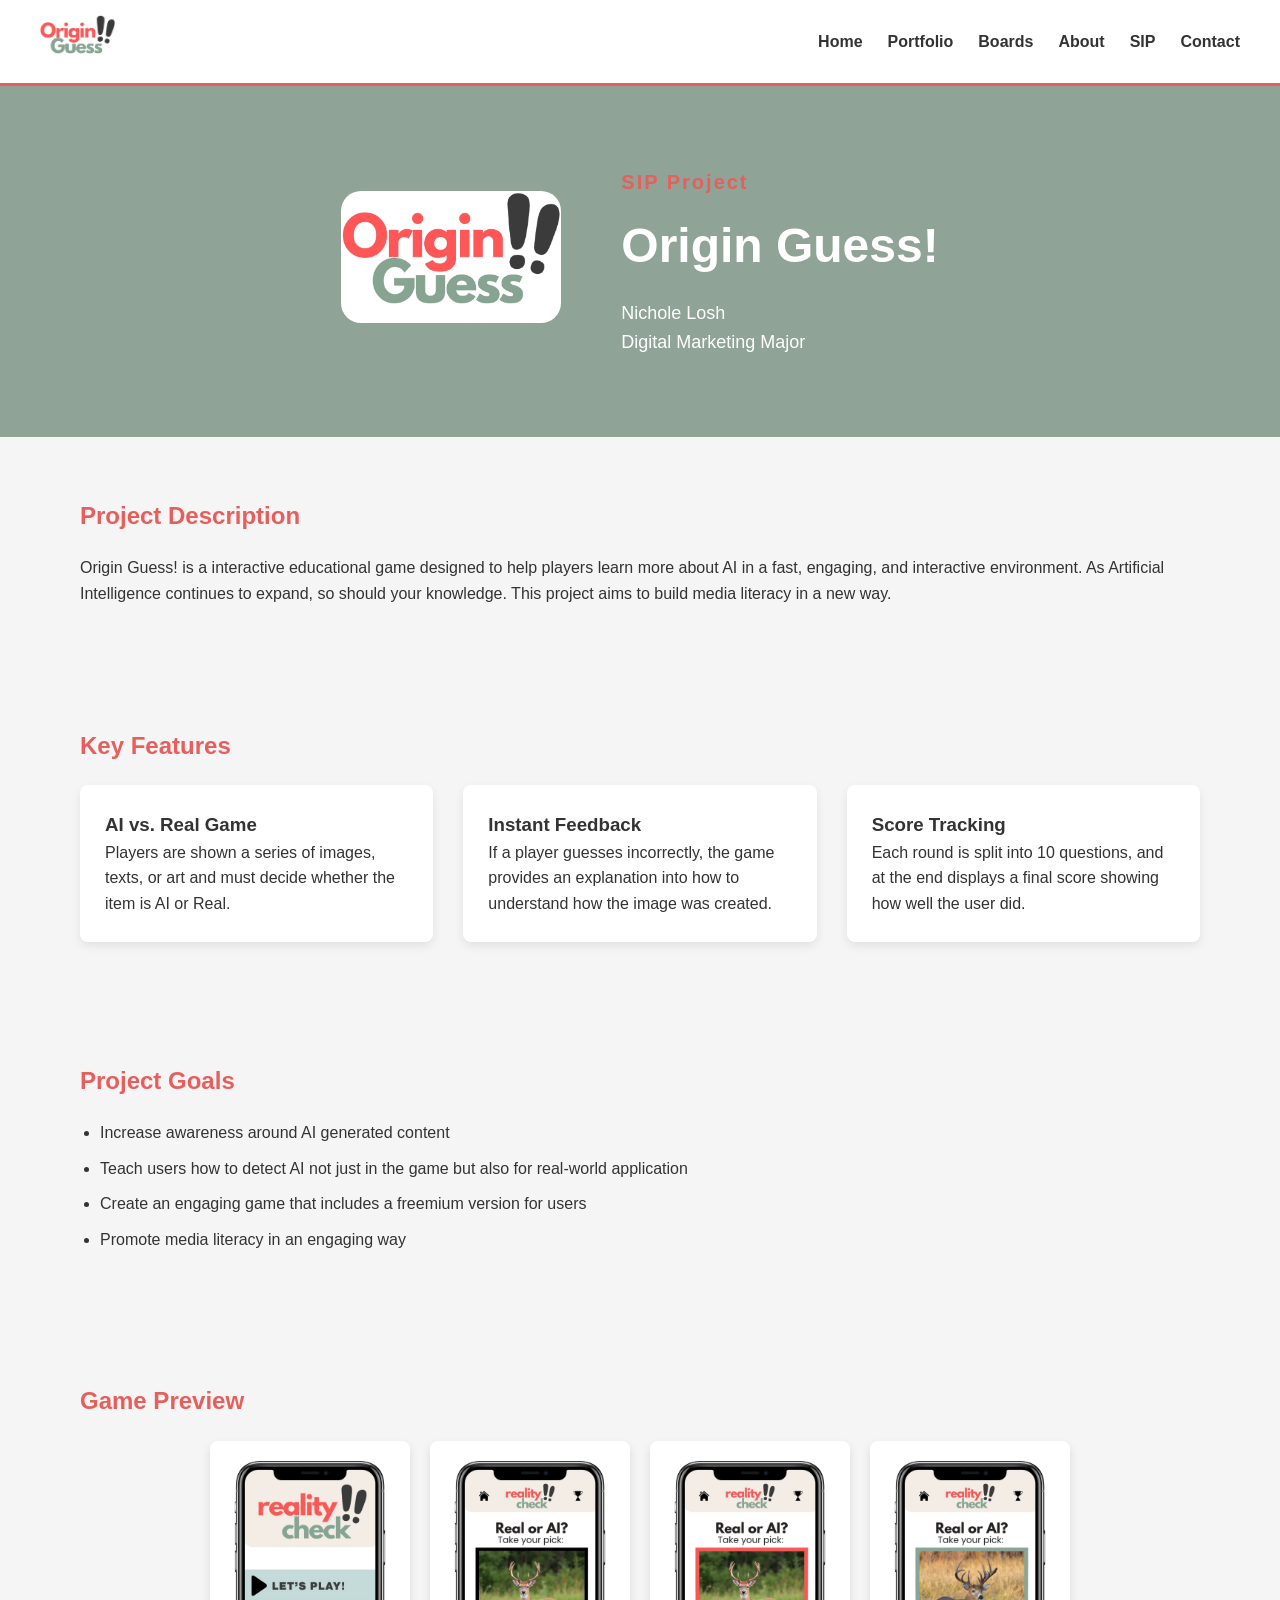
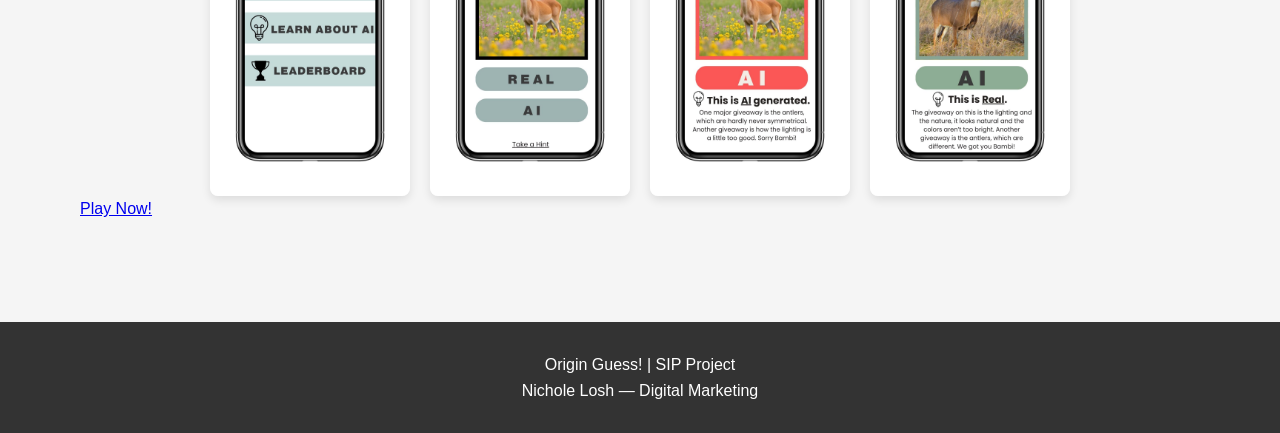
==== index.html @ a90bee13 "Update index.html" ====
<!DOCTYPE html>
<html lang="en">
<head>
<meta charset="UTF-8">
<meta name="viewport" content="width=device-width, initial-scale=1.0">
<title>Origin Guess! | SIP Project</title>
<link rel="stylesheet" href="styles.css">
</head>

<body>

<header>
<nav class="navbar">

<div class="logo-small">
<img src="LOGO.jpg" alt="Origin Guess! Logo">
</div>

<ul class="nav-links">
<li><a href="index.html"class="active">Home</a></li>
<li><a href="portfolio.html">Portfolio</a></li>
<li><a href="boards.html">Boards</a></li>
<li><a href="about.html">About</a></li>
<li><a href="sip.html">SIP</a></li>
<li><a href="contact.html">Contact</a></li>
</ul>

</nav>
</header>
<section class="hero">

<div class="hero-container">

<div class="hero-logo">
<img src="LOGO.jpg" alt="Origin Guess! Logo">
</div>

<div class="hero-text">

<h2>SIP Project</h2>
<h1>Origin Guess!</h1>

<p class="student">
Nichole Losh<br>
Digital Marketing Major
</p>

</div>

</div>

</section>

<section class="overview">

<h2>Project Description</h2>

<p>
Origin Guess! is a interactive educational game designed to help players learn more about AI in a fast, engaging, and interactive environment. As Artificial Intelligence continues to expand, so should your knowledge. This project aims to build media literacy in a new way.
</p>

</section>

<section class="features">

<h2>Key Features</h2>

<div class="feature-grid">

<div class="feature-card">
<h3>AI vs. Real Game</h3>
<p>
Players are shown a series of images, texts, or art and must decide whether the item is AI or Real.
</p>
</div>

<div class="feature-card">
<h3>Instant Feedback</h3>
<p>
If a player guesses incorrectly, the game provides an explanation into how to understand how the image was created.
</p>
</div>

<div class="feature-card">
<h3>Score Tracking</h3>
<p>
Each round is split into 10 questions, and at the end displays a final score showing how well the user did.
</p>
</div>

</div>

</section>


<section class="goals">

<h2>Project Goals</h2>

<ul>

<li>Increase awareness around AI generated content</li>

<li>Teach users how to detect AI not just in the game but also for real-world application</li>

<li>Create an engaging game that includes a freemium version for users</li>

<li>Promote media literacy in an engaging way</li>

</ul>

</section>

<section class="preview">

<h2>Game Preview</h2>

<div class="preview-grid">

<img src="Screenshot1.JPG" alt="Game Screenshot">
<img src="Screenshot2.JPG" alt="Game Screenshot">
<img src="Screenshot3.JPG" alt="Game Screenshot">
<img src="Screenshot4.JPG" alt="Game Screenshot">
</div>

<div class="play-button">
<a href="https://cosmicbrownie1947.github.io/Origin-Guess/" target="_blank" class="play-now">
Play Now!
</a>
</div>


</section>

<footer>

<p>
Origin Guess! | SIP Project<br>
Nichole Losh — Digital Marketing
</p>

</footer>


</body>
</html>
---- styles.css ----
*{
margin:0;
padding:0;
box-sizing:border-box;
font-family: Arial, Helvetica, sans-serif;
}

body{
background:#F5F5F5;
color:#333;
line-height:1.6;
}



/* NAVBAR */

.navbar{
display:flex;
justify-content:space-between;
align-items:center;
padding:15px 40px;
background:white;
border-bottom:3px solid #E65F5C;
}

.logo-small img{
height:45px;
}

.nav-links{
list-style:none;
display:flex;
gap:25px;
}

.nav-links a{
text-decoration:none;
color:#333;
font-weight:600;
transition:0.3s;
}

.nav-links a:hover{
color:#E65F5C;
}



/* HERO */

.hero{
background:#8FA396;
padding:80px 20px;
color:white;
}

.hero-container{
display:flex;
align-items:center;
justify-content:center;
gap:60px;
max-width:1000px;
margin:auto;
}

.hero-logo img{
width:220px;
border-radius:20px;
}

.hero-text{
text-align:left;
}

.hero-text h2{
font-size:20px;
letter-spacing:2px;
margin-bottom:10px;
}

.hero-text h1{
font-size:48px;
margin-bottom:15px;
}

.student{
font-size:18px;
}



/* SECTIONS */

section{
padding:60px 80px;
}

section h2{
margin-bottom:20px;
color:#E65F5C;
}



/* FEATURES */

.feature-grid{
display:flex;
gap:30px;
flex-wrap:wrap;
}

.feature-card{
background:white;
padding:25px;
border-radius:8px;
box-shadow:0px 4px 10px rgba(0,0,0,0.08);
flex:1;
min-width:250px;
}



/* GOALS */

.goals ul{
padding-left:20px;
}

.goals li{
margin-bottom:10px;
}



/* GAME PREVIEW */

.preview-grid{
display:flex;
gap:20px;
justify-content:center;
flex-wrap:wrap;
align-items:center;
}

.preview-grid img{
width:100%;
max-width:200px;
height:auto;
border-radius:8px;
box-shadow:0px 4px 10px rgba(0,0,0,0.1);
}



/* FOOTER */

footer{
text-align:center;
padding:30px;
background:#333;
color:white;
margin-top:40px;
}



/* MOBILE RESPONSIVE */

@media (max-width: 768px){

.hero-container{
flex-direction:column;
text-align:center;
}

.hero-text{
text-align:center;
}

.preview-grid img{
width:45%;
}

}
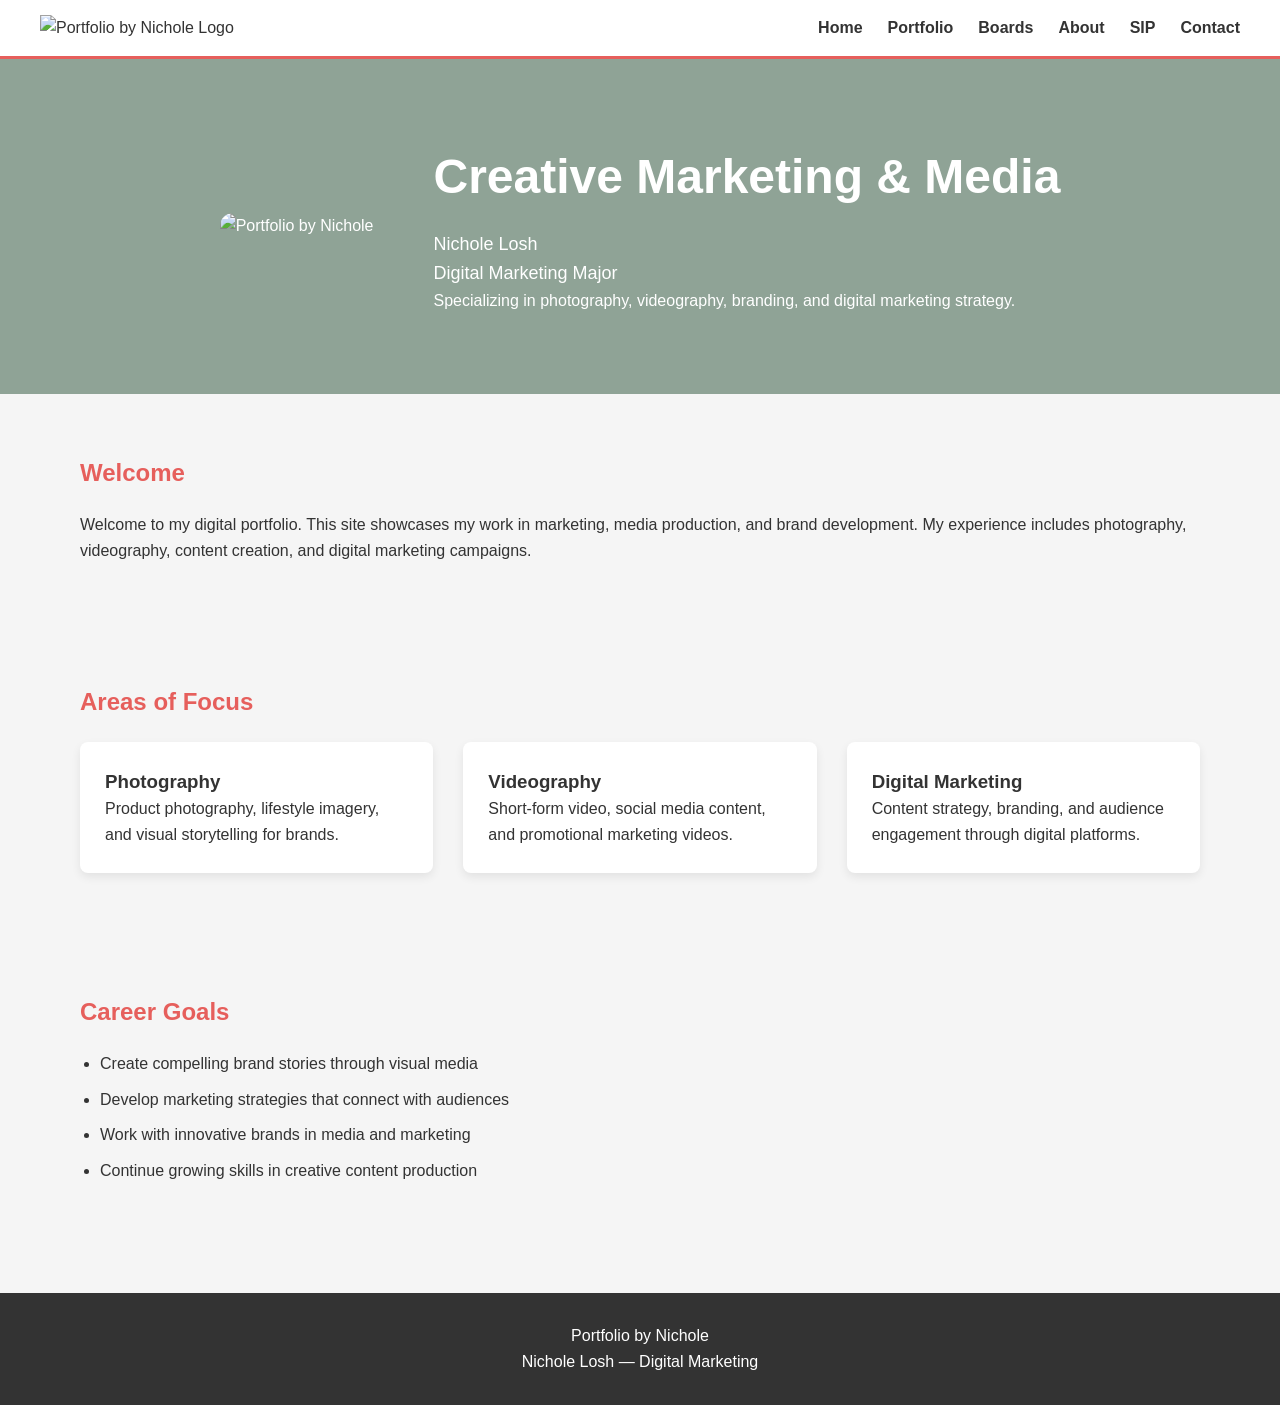
==== commit aec867ac: "Update index.html" ====
--- a/index.html
+++ b/index.html
@@ -3,7 +3,7 @@
 <head>
 <meta charset="UTF-8">
 <meta name="viewport" content="width=device-width, initial-scale=1.0">
-<title>Origin Guess! | SIP Project</title>
+<title>Nichole Losh | Portfolio</title>
 <link rel="stylesheet" href="styles.css">
 </head>
 
@@ -13,11 +13,11 @@
 <nav class="navbar">
 
 <div class="logo-small">
-<img src="LOGO.jpg" alt="Origin Guess! Logo">
+<img src="LOGO1.png" alt="Portfolio by Nichole Logo">
 </div>
 
 <ul class="nav-links">
-<li><a href="index.html"class="active">Home</a></li>
+<li><a href="index.html" class="active">Home</a></li>
 <li><a href="portfolio.html">Portfolio</a></li>
 <li><a href="boards.html">Boards</a></li>
 <li><a href="about.html">About</a></li>
@@ -27,22 +27,26 @@
 
 </nav>
 </header>
+
 <section class="hero">
 
 <div class="hero-container">
 
 <div class="hero-logo">
-<img src="LOGO.jpg" alt="Origin Guess! Logo">
+<img src="LOGO1.png" alt="Portfolio by Nichole">
 </div>
 
 <div class="hero-text">
 
-<h2>SIP Project</h2>
-<h1>Origin Guess!</h1>
+<h1>Creative Marketing & Media</h1>
 
 <p class="student">
 Nichole Losh<br>
 Digital Marketing Major
+</p>
+
+<p>
+Specializing in photography, videography, branding, and digital marketing strategy.
 </p>
 
 </div>
@@ -53,38 +57,40 @@
 
 <section class="overview">
 
-<h2>Project Description</h2>
+<h2>Welcome</h2>
 
 <p>
-Origin Guess! is a interactive educational game designed to help players learn more about AI in a fast, engaging, and interactive environment. As Artificial Intelligence continues to expand, so should your knowledge. This project aims to build media literacy in a new way.
+Welcome to my digital portfolio. This site showcases my work in marketing, media production,
+and brand development. My experience includes photography, videography, content creation,
+and digital marketing campaigns.
 </p>
 
 </section>
 
 <section class="features">
 
-<h2>Key Features</h2>
+<h2>Areas of Focus</h2>
 
 <div class="feature-grid">
 
 <div class="feature-card">
-<h3>AI vs. Real Game</h3>
+<h3>Photography</h3>
 <p>
-Players are shown a series of images, texts, or art and must decide whether the item is AI or Real.
+Product photography, lifestyle imagery, and visual storytelling for brands.
 </p>
 </div>
 
 <div class="feature-card">
-<h3>Instant Feedback</h3>
+<h3>Videography</h3>
 <p>
-If a player guesses incorrectly, the game provides an explanation into how to understand how the image was created.
+Short-form video, social media content, and promotional marketing videos.
 </p>
 </div>
 
 <div class="feature-card">
-<h3>Score Tracking</h3>
+<h3>Digital Marketing</h3>
 <p>
-Each round is split into 10 questions, and at the end displays a final score showing how well the user did.
+Content strategy, branding, and audience engagement through digital platforms.
 </p>
 </div>
 
@@ -92,55 +98,29 @@
 
 </section>
 
-
 <section class="goals">
 
-<h2>Project Goals</h2>
+<h2>Career Goals</h2>
 
 <ul>
 
-<li>Increase awareness around AI generated content</li>
-
-<li>Teach users how to detect AI not just in the game but also for real-world application</li>
-
-<li>Create an engaging game that includes a freemium version for users</li>
-
-<li>Promote media literacy in an engaging way</li>
+<li>Create compelling brand stories through visual media</li>
+<li>Develop marketing strategies that connect with audiences</li>
+<li>Work with innovative brands in media and marketing</li>
+<li>Continue growing skills in creative content production</li>
 
 </ul>
-
-</section>
-
-<section class="preview">
-
-<h2>Game Preview</h2>
-
-<div class="preview-grid">
-
-<img src="Screenshot1.JPG" alt="Game Screenshot">
-<img src="Screenshot2.JPG" alt="Game Screenshot">
-<img src="Screenshot3.JPG" alt="Game Screenshot">
-<img src="Screenshot4.JPG" alt="Game Screenshot">
-</div>
-
-<div class="play-button">
-<a href="https://cosmicbrownie1947.github.io/Origin-Guess/" target="_blank" class="play-now">
-Play Now!
-</a>
-</div>
-
 
 </section>
 
 <footer>
 
 <p>
-Origin Guess! | SIP Project<br>
+Portfolio by Nichole<br>
 Nichole Losh — Digital Marketing
 </p>
 
 </footer>
 
-
 </body>
 </html>
--- a/styles.css
+++ b/styles.css
@@ -120,6 +120,25 @@
 min-width:250px;
 }
 
+.play-button{
+text-align:center;
+margin-top:30px;
+}
+
+.play-now{
+display:inline-block;
+padding:14px 32px;
+background:#000;
+color:white;
+text-decoration:none;
+font-weight:bold;
+border-radius:8px;
+transition:0.3s;
+}
+
+.play-now:hover{
+background:#444;
+}
 
 
 /* GOALS */
@@ -132,7 +151,19 @@
 margin-bottom:10px;
 }
 
-
+.contact{
+display:flex;
+align-items:center;
+gap:40px;
+margin-top:40px;
+}
+
+.contact-photo{
+width:150px;
+height:150px;
+border-radius:50%;
+object-fit:cover;
+}
 
 /* GAME PREVIEW */
 
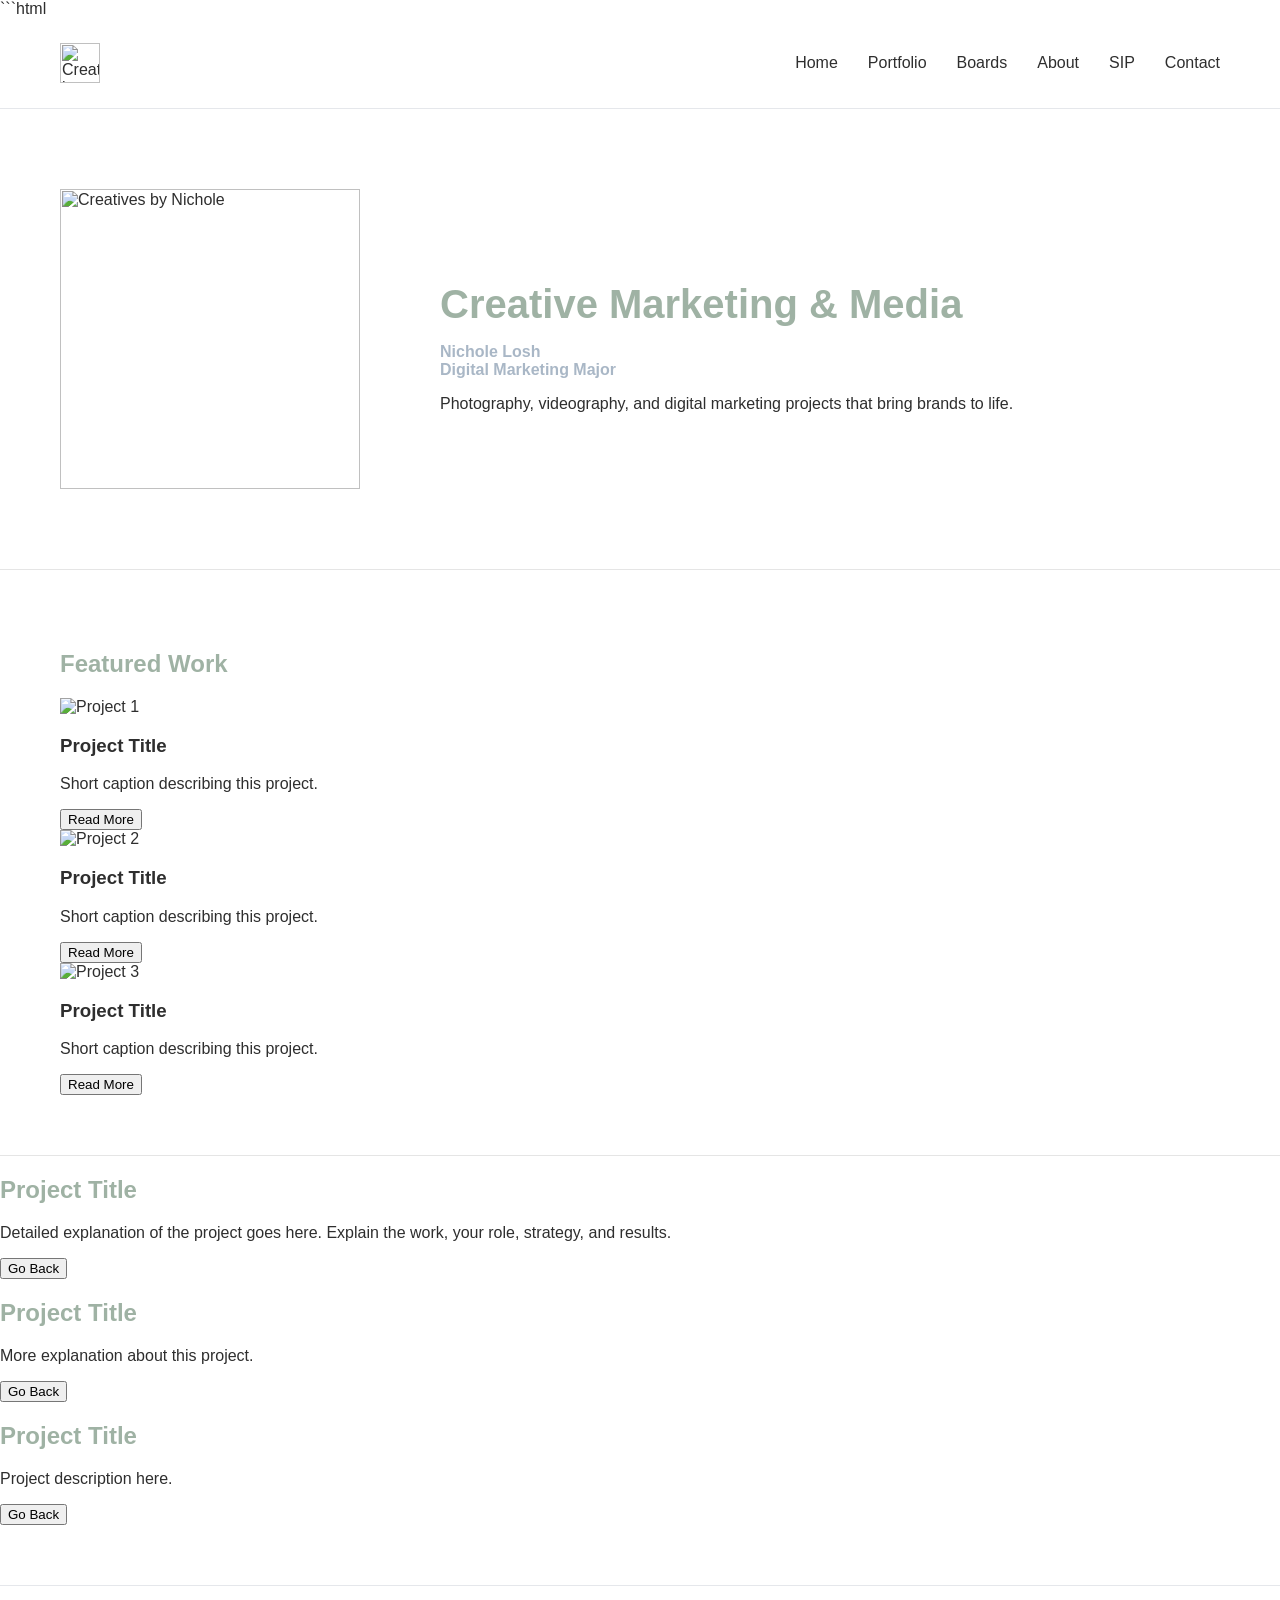
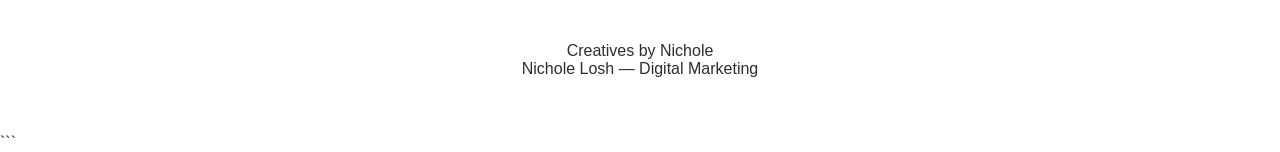
==== commit 7a0afff6: "Update index.html" ====
--- a/index.html
+++ b/index.html
@@ -1,19 +1,22 @@
+```html
 <!DOCTYPE html>
 <html lang="en">
 <head>
 <meta charset="UTF-8">
 <meta name="viewport" content="width=device-width, initial-scale=1.0">
-<title>Nichole Losh | Portfolio</title>
+<title>Creatives by Nichole | Portfolio</title>
 <link rel="stylesheet" href="styles.css">
 </head>
 
 <body>
 
+<!-- HEADER -->
+
 <header>
 <nav class="navbar">
 
 <div class="logo-small">
-<img src="LOGO1.png" alt="Portfolio by Nichole Logo">
+<img src="LOGO1.png" alt="Creatives by Nichole Logo">
 </div>
 
 <ul class="nav-links">
@@ -28,12 +31,15 @@
 </nav>
 </header>
 
+
+<!-- HERO -->
+
 <section class="hero">
 
 <div class="hero-container">
 
 <div class="hero-logo">
-<img src="LOGO1.png" alt="Portfolio by Nichole">
+<img src="LOGO1.png" alt="Creatives by Nichole">
 </div>
 
 <div class="hero-text">
@@ -46,7 +52,7 @@
 </p>
 
 <p>
-Specializing in photography, videography, branding, and digital marketing strategy.
+Photography, videography, and digital marketing projects that bring brands to life.
 </p>
 
 </div>
@@ -55,72 +61,150 @@
 
 </section>
 
-<section class="overview">
-
-<h2>Welcome</h2>
-
-<p>
-Welcome to my digital portfolio. This site showcases my work in marketing, media production,
-and brand development. My experience includes photography, videography, content creation,
-and digital marketing campaigns.
-</p>
+
+<!-- FEATURED PROJECTS -->
+
+<section class="projects-preview">
+
+<h2>Featured Work</h2>
+
+<div class="project-grid">
+
+<div class="project-card">
+
+<img src="project1.jpg" alt="Project 1">
+
+<h3>Project Title</h3>
+
+<p>Short caption describing this project.</p>
+
+<button onclick="openModal('modal1')" class="read-btn">
+Read More
+</button>
+
+</div>
+
+
+<div class="project-card">
+
+<img src="project2.jpg" alt="Project 2">
+
+<h3>Project Title</h3>
+
+<p>Short caption describing this project.</p>
+
+<button onclick="openModal('modal2')" class="read-btn">
+Read More
+</button>
+
+</div>
+
+
+<div class="project-card">
+
+<img src="project3.jpg" alt="Project 3">
+
+<h3>Project Title</h3>
+
+<p>Short caption describing this project.</p>
+
+<button onclick="openModal('modal3')" class="read-btn">
+Read More
+</button>
+
+</div>
+
+</div>
 
 </section>
 
-<section class="features">
-
-<h2>Areas of Focus</h2>
-
-<div class="feature-grid">
-
-<div class="feature-card">
-<h3>Photography</h3>
-<p>
-Product photography, lifestyle imagery, and visual storytelling for brands.
-</p>
-</div>
-
-<div class="feature-card">
-<h3>Videography</h3>
-<p>
-Short-form video, social media content, and promotional marketing videos.
-</p>
-</div>
-
-<div class="feature-card">
-<h3>Digital Marketing</h3>
-<p>
-Content strategy, branding, and audience engagement through digital platforms.
-</p>
-</div>
-
-</div>
-
-</section>
-
-<section class="goals">
-
-<h2>Career Goals</h2>
-
-<ul>
-
-<li>Create compelling brand stories through visual media</li>
-<li>Develop marketing strategies that connect with audiences</li>
-<li>Work with innovative brands in media and marketing</li>
-<li>Continue growing skills in creative content production</li>
-
-</ul>
-
-</section>
+
+<!-- POPUP MODALS -->
+
+<div id="modal1" class="modal">
+
+<div class="modal-box">
+
+<h2>Project Title</h2>
+
+<p>
+Detailed explanation of the project goes here.
+Explain the work, your role, strategy, and results.
+</p>
+
+<button onclick="closeModal('modal1')" class="close-btn">
+Go Back
+</button>
+
+</div>
+
+</div>
+
+
+<div id="modal2" class="modal">
+
+<div class="modal-box">
+
+<h2>Project Title</h2>
+
+<p>
+More explanation about this project.
+</p>
+
+<button onclick="closeModal('modal2')" class="close-btn">
+Go Back
+</button>
+
+</div>
+
+</div>
+
+
+<div id="modal3" class="modal">
+
+<div class="modal-box">
+
+<h2>Project Title</h2>
+
+<p>
+Project description here.
+</p>
+
+<button onclick="closeModal('modal3')" class="close-btn">
+Go Back
+</button>
+
+</div>
+
+</div>
+
+
+<!-- FOOTER -->
 
 <footer>
 
 <p>
-Portfolio by Nichole<br>
+Creatives by Nichole<br>
 Nichole Losh — Digital Marketing
 </p>
 
 </footer>
+
+
+<!-- MODAL SCRIPT -->
+
+<script>
+
+function openModal(id){
+document.getElementById(id).style.display = "flex";
+}
+
+function closeModal(id){
+document.getElementById(id).style.display = "none";
+}
+
+</script>
 
 </body>
 </html>
+```
--- a/styles.css
+++ b/styles.css
@@ -1,17 +1,17 @@
-*{
+body{
+font-family: Arial, Helvetica, sans-serif;
 margin:0;
-padding:0;
-box-sizing:border-box;
-font-family: Arial, Helvetica, sans-serif;
-}
-
-body{
-background:#F5F5F5;
-color:#333;
-line-height:1.6;
-}
-
-
+background:white;
+color:#2E2E2E;
+}
+
+section{
+border-bottom:1px solid #e5e5e5;
+}
+
+.logo-small img{
+height:45px;
+}
 
 /* NAVBAR */
 
@@ -19,199 +19,196 @@
 display:flex;
 justify-content:space-between;
 align-items:center;
-padding:15px 40px;
-background:white;
-border-bottom:3px solid #E65F5C;
+padding:20px 60px;
+border-bottom:1px solid #E5E7EB;
 }
 
 .logo-small img{
-height:45px;
+height:40px;
 }
 
 .nav-links{
 list-style:none;
 display:flex;
-gap:25px;
+gap:30px;
 }
 
 .nav-links a{
 text-decoration:none;
-color:#333;
-font-weight:600;
-transition:0.3s;
+color:#2E2E2E;
+font-weight:500;
 }
 
 .nav-links a:hover{
-color:#E65F5C;
-}
-
-
+color:#9FB2A4;
+}
+
+.active{
+color:#9FB2A4;
+}
 
 /* HERO */
 
 .hero{
-background:#8FA396;
+padding:80px 60px;
+}
+
+.hero-container{
+display:flex;
+align-items:center;
+gap:80px;
+}
+
+.hero-logo img{
+width:300px;
+}
+
+.hero-text h1{
+font-size:40px;
+color:#9FB2A4;
+margin-bottom:10px;
+}
+
+.student{
+font-weight:bold;
+color:#A9B7C6;
+}
+
+/* SECTIONS */
+
+section{
+padding:60px;
+}
+
+h2{
+color:#9FB2A4;
+margin-bottom:20px;
+}
+
+/* SIP HERO */
+
+.sip-hero{
+background:#1a1a1a;
+padding:80px 0;
+text-align:center;
+}
+
+.sip-logo img{
+width:90%;
+max-width:900px;
+}
+
+
+/* DESCRIPTION */
+
+.sip-description{
+max-width:900px;
+margin:auto;
 padding:80px 20px;
+line-height:1.7;
+}
+
+.sip-description h2{
+text-align:center;
+margin-bottom:30px;
+color:#cc2b2b;
+}
+
+
+/* PROOF OF CONCEPT */
+
+.sip-proof{
+padding:80px 20px;
+background:#F9FAFB;
+text-align:center;
+}
+
+.proof-grid{
+display:flex;
+gap:30px;
+justify-content:center;
+max-width:1200px;
+margin:auto;
+margin-top:40px;
+}
+
+.proof-grid img{
+width:48%;
+border-radius:10px;
+box-shadow:0px 4px 12px rgba(0,0,0,0.15);
+}
+
+
+/* EXPERIENCE LINK */
+
+.sip-play{
+text-align:center;
+padding:80px 20px;
+}
+
+.experience-link{
+color:#cc2b2b;
+font-size:22px;
+font-weight:bold;
+text-decoration:none;
+}
+
+.experience-link:hover{
+text-decoration:underline;
+}
+
+.feature-grid{
+display:grid;
+grid-template-columns:repeat(auto-fit,minmax(250px,1fr));
+gap:30px;
+}
+
+.feature-card{
+border:1px solid #E5E7EB;
+padding:25px;
+border-radius:10px;
+background:#F9FAFB;
+}
+
+/* LIST */
+
+.goals ul{
+line-height:2;
+}
+
+.contact-form{
+max-width:500px;
+display:flex;
+flex-direction:column;
+gap:12px;
+}
+
+.contact-form input,
+.contact-form select,
+.contact-form textarea{
+padding:10px;
+border:1px solid #E5E7EB;
+border-radius:6px;
+}
+
+.submit-btn{
+background:#9FB2A4;
 color:white;
-}
-
-.hero-container{
-display:flex;
-align-items:center;
-justify-content:center;
-gap:60px;
-max-width:1000px;
-margin:auto;
-}
-
-.hero-logo img{
-width:220px;
-border-radius:20px;
-}
-
-.hero-text{
-text-align:left;
-}
-
-.hero-text h2{
-font-size:20px;
-letter-spacing:2px;
-margin-bottom:10px;
-}
-
-.hero-text h1{
-font-size:48px;
-margin-bottom:15px;
-}
-
-.student{
-font-size:18px;
-}
-
-
-
-/* SECTIONS */
-
-section{
-padding:60px 80px;
-}
-
-section h2{
-margin-bottom:20px;
-color:#E65F5C;
-}
-
-
-
-/* FEATURES */
-
-.feature-grid{
-display:flex;
-gap:30px;
-flex-wrap:wrap;
-}
-
-.feature-card{
-background:white;
-padding:25px;
-border-radius:8px;
-box-shadow:0px 4px 10px rgba(0,0,0,0.08);
-flex:1;
-min-width:250px;
-}
-
-.play-button{
-text-align:center;
-margin-top:30px;
-}
-
-.play-now{
-display:inline-block;
-padding:14px 32px;
-background:#000;
-color:white;
-text-decoration:none;
-font-weight:bold;
-border-radius:8px;
-transition:0.3s;
-}
-
-.play-now:hover{
-background:#444;
-}
-
-
-/* GOALS */
-
-.goals ul{
-padding-left:20px;
-}
-
-.goals li{
-margin-bottom:10px;
-}
-
-.contact{
-display:flex;
-align-items:center;
-gap:40px;
-margin-top:40px;
-}
-
-.contact-photo{
-width:150px;
-height:150px;
-border-radius:50%;
-object-fit:cover;
-}
-
-/* GAME PREVIEW */
-
-.preview-grid{
-display:flex;
-gap:20px;
-justify-content:center;
-flex-wrap:wrap;
-align-items:center;
-}
-
-.preview-grid img{
-width:100%;
-max-width:200px;
-height:auto;
-border-radius:8px;
-box-shadow:0px 4px 10px rgba(0,0,0,0.1);
-}
-
-
+border:none;
+padding:12px;
+border-radius:6px;
+cursor:pointer;
+}
+
+.submit-btn:hover{
+background:#8CA596;
+}
 
 /* FOOTER */
 
 footer{
 text-align:center;
-padding:30px;
-background:#333;
-color:white;
-margin-top:40px;
-}
-
-
-
-/* MOBILE RESPONSIVE */
-
-@media (max-width: 768px){
-
-.hero-container{
-flex-direction:column;
-text-align:center;
-}
-
-.hero-text{
-text-align:center;
-}
-
-.preview-grid img{
-width:45%;
-}
-
-}
+padding:40px;
+border-top:1px solid #E5E7EB;
+margin-top:60px;
+}
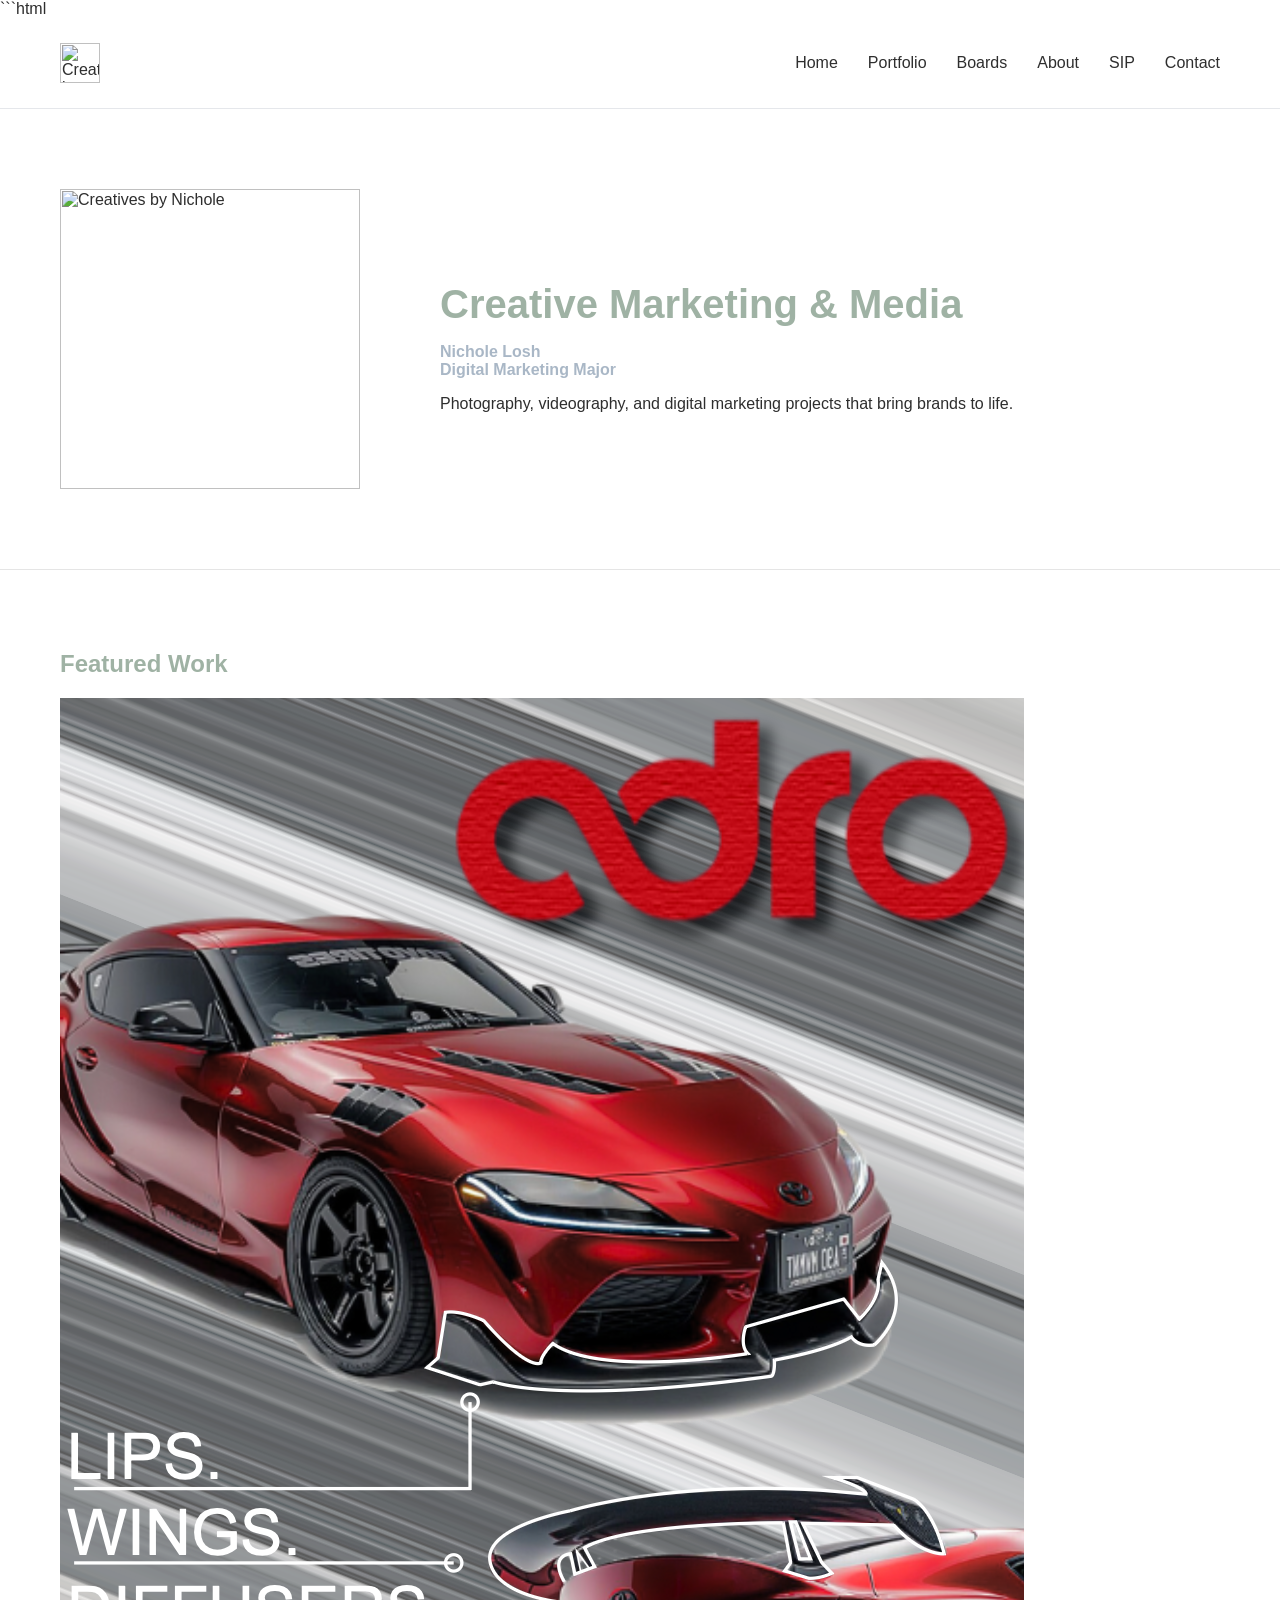
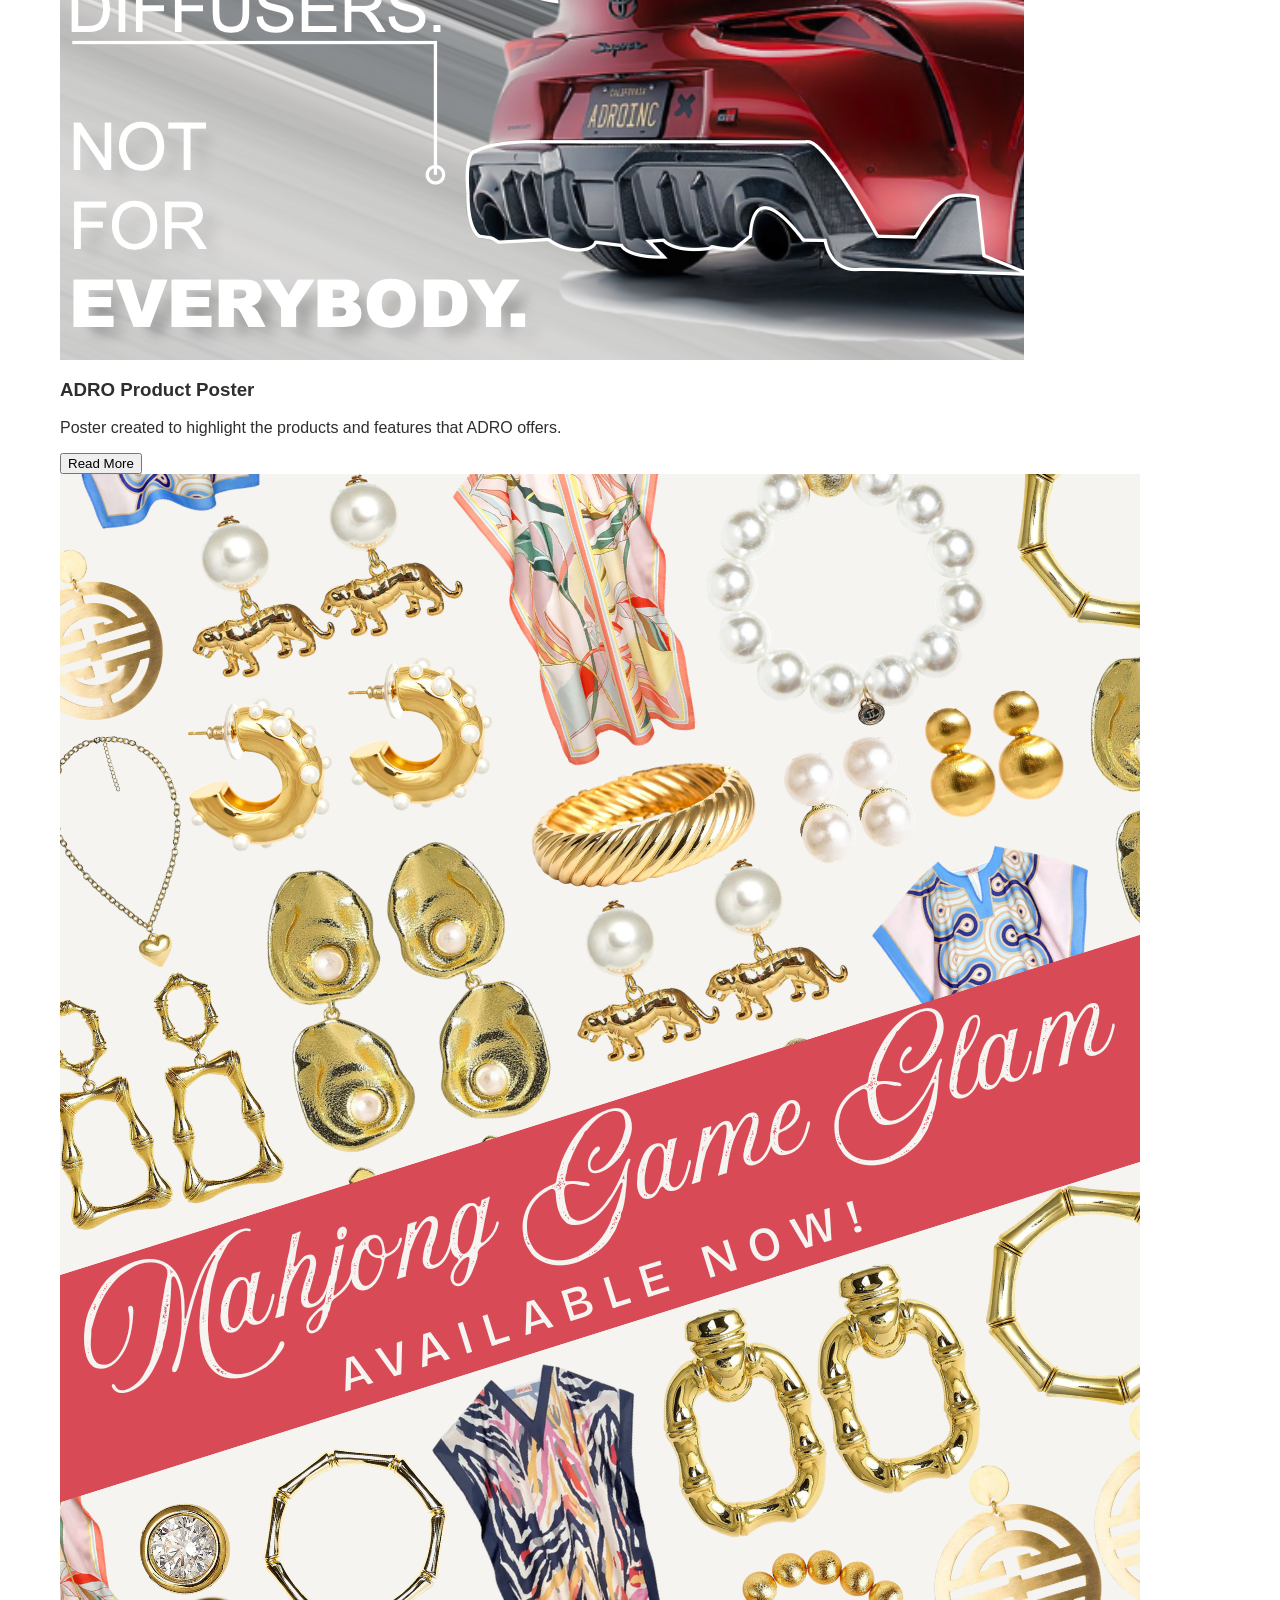
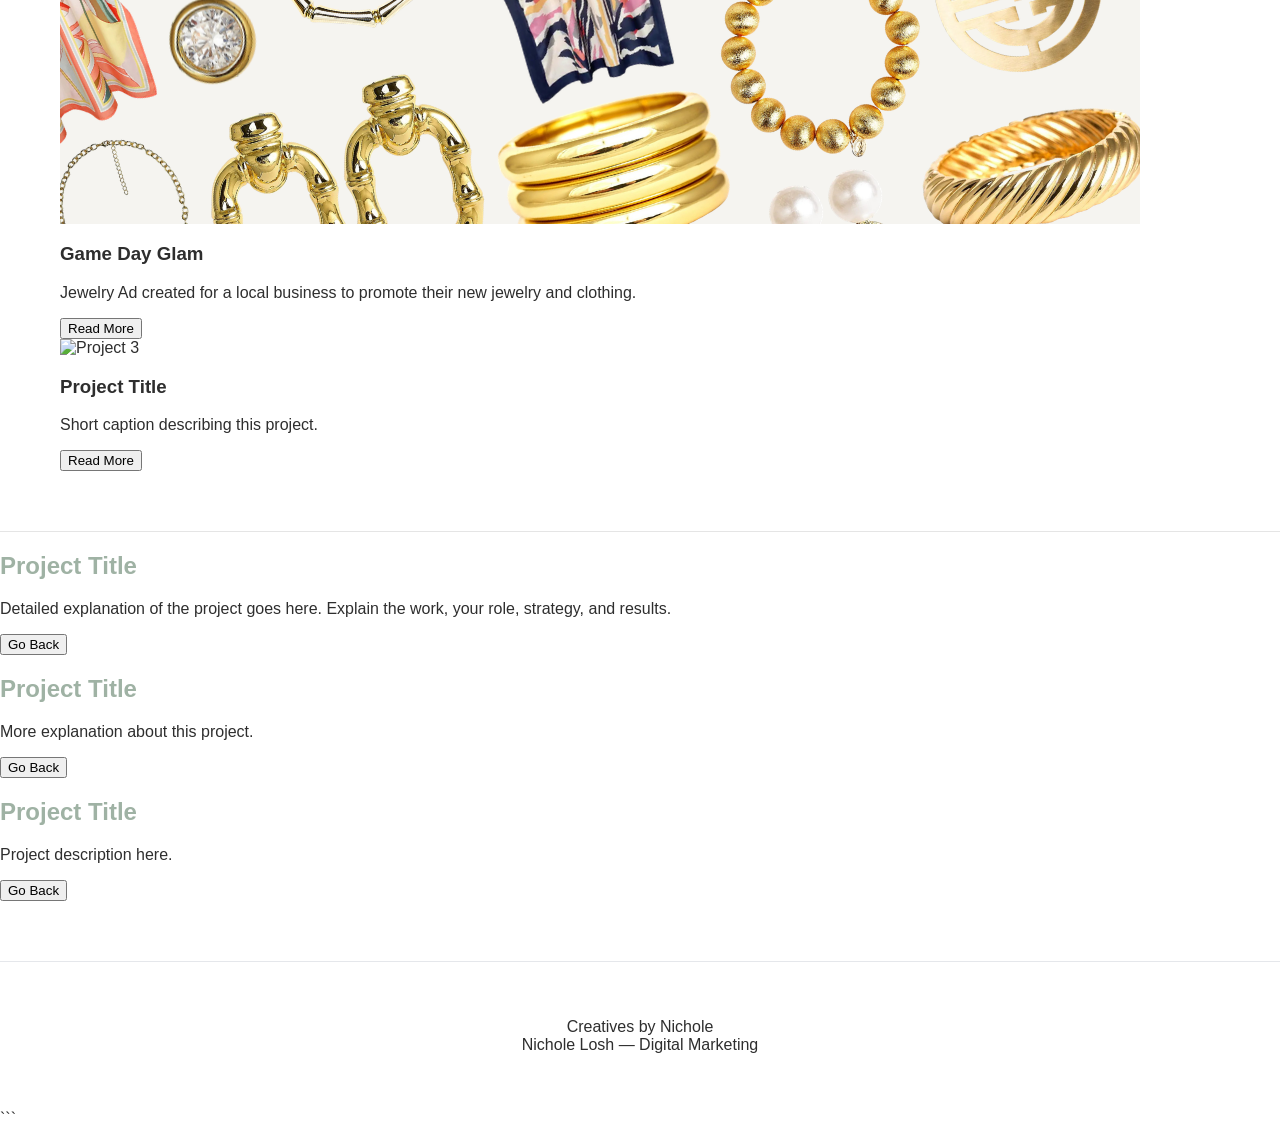
==== commit cf4e1d31: "Update index.html" ====
--- a/index.html
+++ b/index.html
@@ -72,11 +72,11 @@
 
 <div class="project-card">
 
-<img src="project1.jpg" alt="Project 1">
-
-<h3>Project Title</h3>
-
-<p>Short caption describing this project.</p>
+<img src="projects/ADRO Poster.png" alt="ADRO Poster">
+
+<h3>ADRO Product Poster</h3>
+
+<p>Poster created to highlight the products and features that ADRO offers.</p>
 
 <button onclick="openModal('modal1')" class="read-btn">
 Read More
@@ -87,11 +87,11 @@
 
 <div class="project-card">
 
-<img src="project2.jpg" alt="Project 2">
-
-<h3>Project Title</h3>
-
-<p>Short caption describing this project.</p>
+<img src="projects/Jewelry Ad.png" alt="Jewelry Ad">
+
+<h3>Game Day Glam</h3>
+
+<p>Jewelry Ad created for a local business to promote their new jewelry and clothing.</p>
 
 <button onclick="openModal('modal2')" class="read-btn">
 Read More
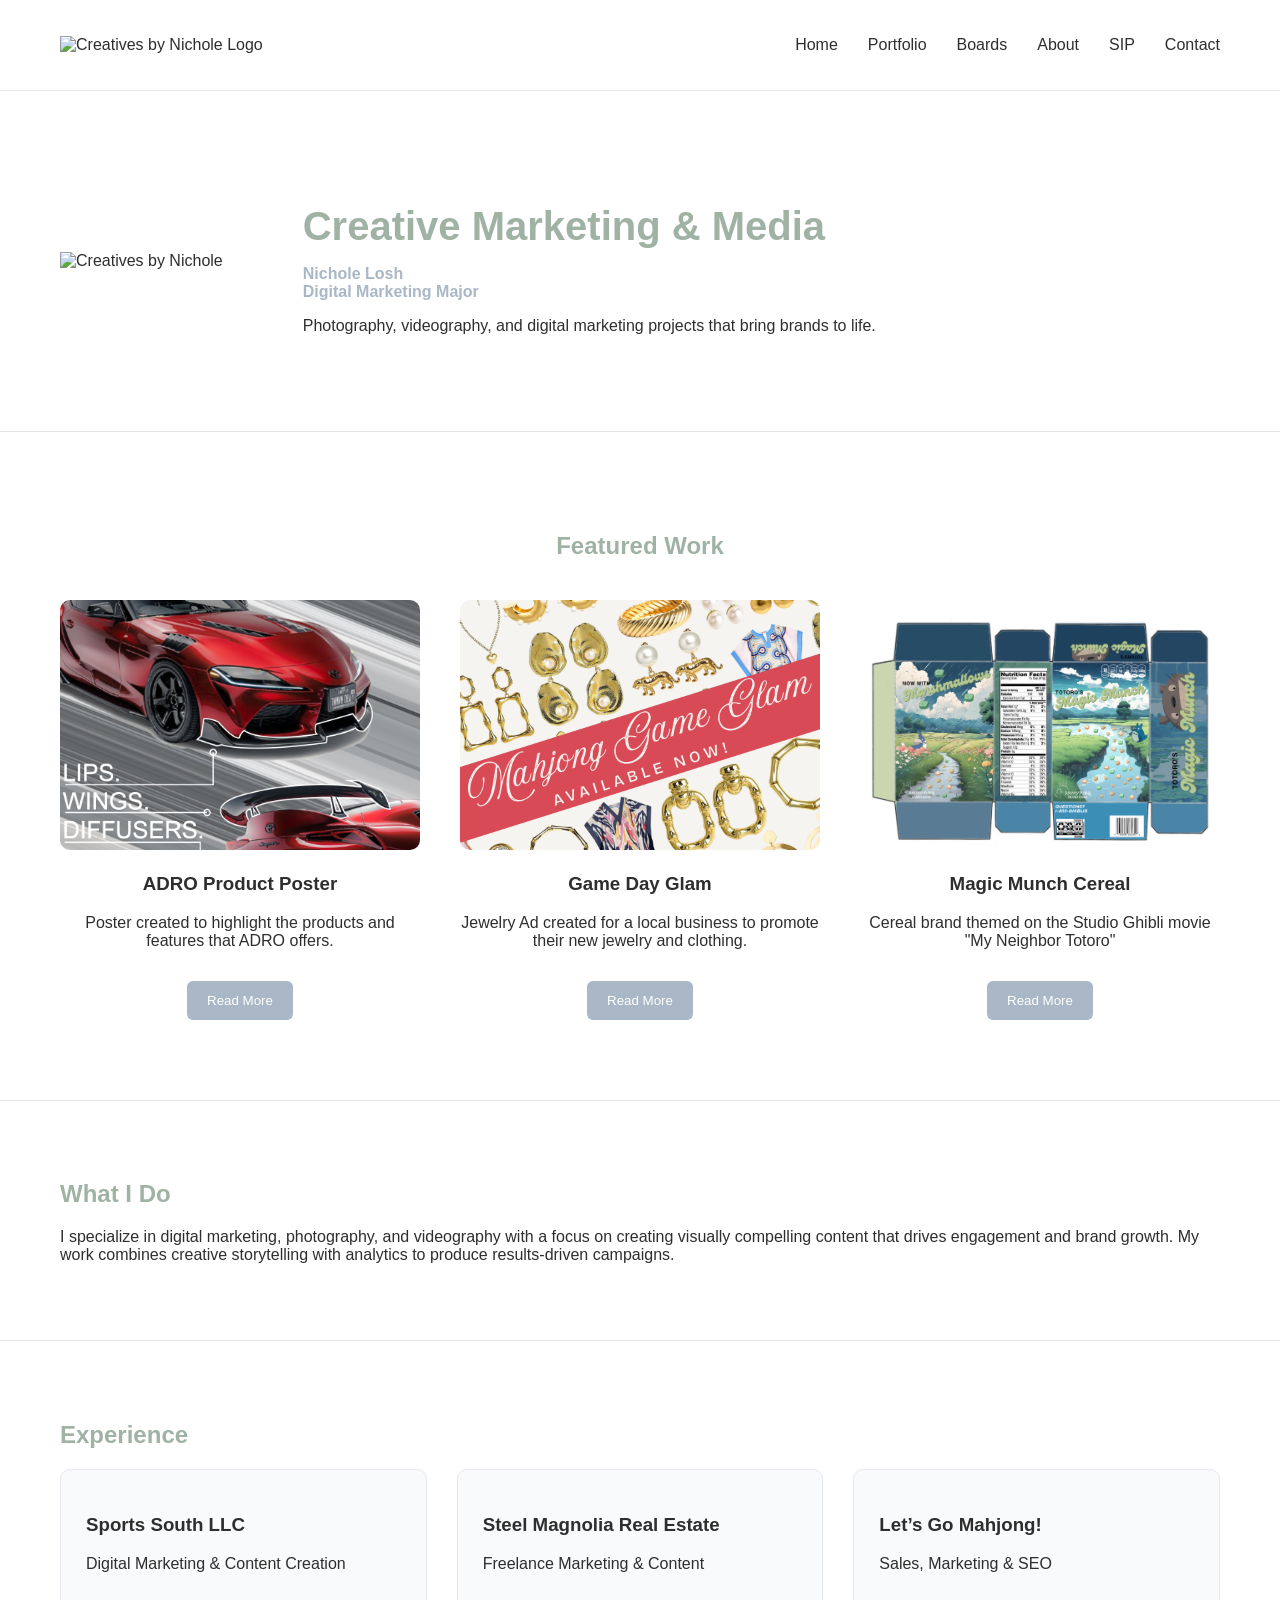
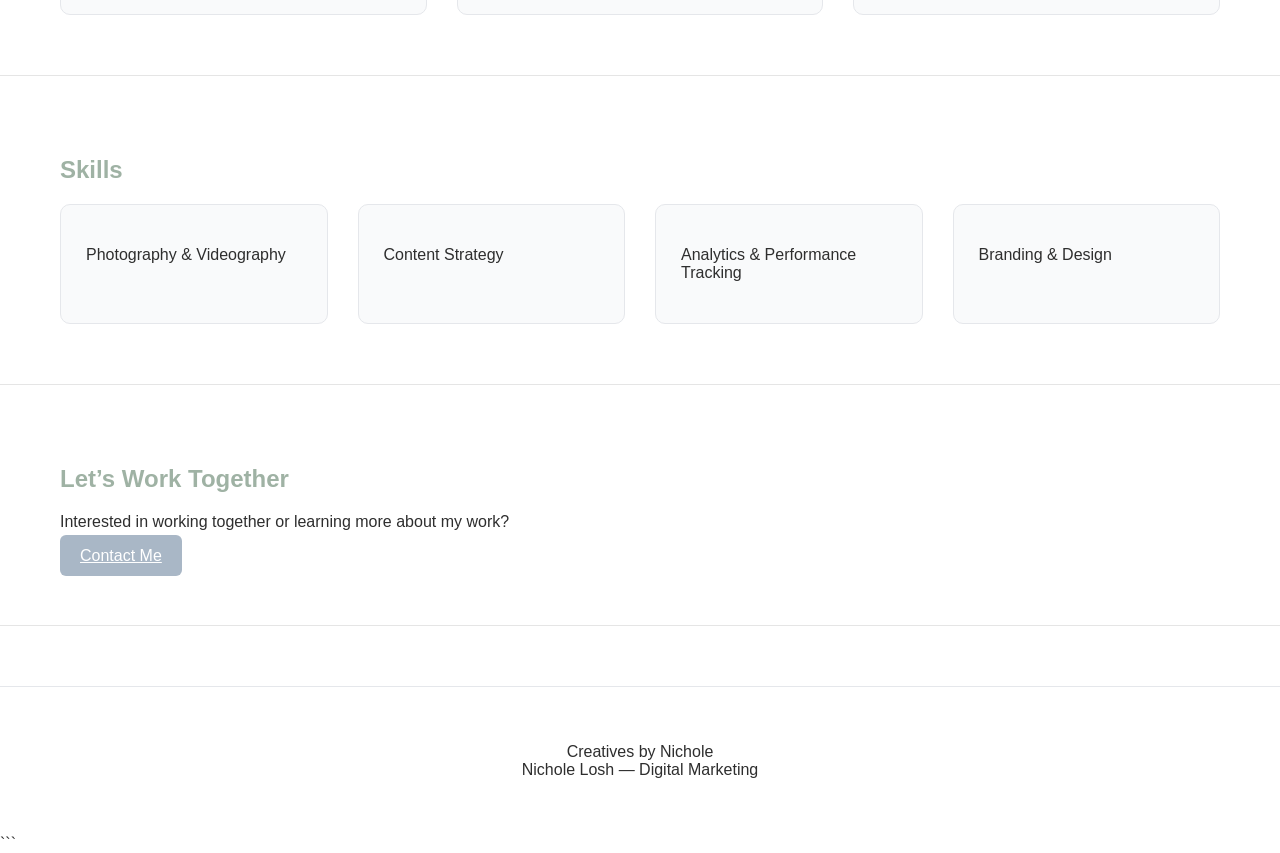
==== commit ce3826d4: "Update index.html" ====
--- a/index.html
+++ b/index.html
@@ -1,4 +1,3 @@
-```html
 <!DOCTYPE html>
 <html lang="en">
 <head>
@@ -102,11 +101,11 @@
 
 <div class="project-card">
 
-<img src="project3.jpg" alt="Project 3">
-
-<h3>Project Title</h3>
-
-<p>Short caption describing this project.</p>
+<img src="projects/Magic Munch.png" alt="Magic Munch">
+
+<h3>Magic Munch Cereal</h3>
+
+<p>Cereal brand themed on the Studio Ghibli movie "My Neighbor Totoro"</p>
 
 <button onclick="openModal('modal3')" class="read-btn">
 Read More
@@ -125,11 +124,18 @@
 
 <div class="modal-box">
 
-<h2>Project Title</h2>
-
-<p>
-Detailed explanation of the project goes here.
-Explain the work, your role, strategy, and results.
+<div class="modal-layout">
+
+<div class="modal-image">
+<img src="projects/ADRO Poster.png" alt="ADRO Poster">
+</div>
+
+<div class="modal-text">
+
+<h2>ADRO Product Poster</h2>
+
+<p>
+coming soon
 </p>
 
 <button onclick="closeModal('modal1')" class="close-btn">
@@ -137,46 +143,143 @@
 </button>
 
 </div>
-
-</div>
-
-
-<div id="modal2" class="modal">
+</div>
+</div>
+</div>
+
+
+<div id="modal1" class="modal">
 
 <div class="modal-box">
 
-<h2>Project Title</h2>
-
-<p>
-More explanation about this project.
-</p>
-
-<button onclick="closeModal('modal2')" class="close-btn">
+<div class="modal-layout">
+
+<div class="modal-image">
+<img src="projects/Jewelry Ad.png" alt="jewelry Ad">
+</div>
+
+<div class="modal-text">
+
+<h2>Game Day Glam</h2>
+
+<p>
+coming soon
+</p>
+
+<button onclick="closeModal('modal1')" class="close-btn">
 Go Back
 </button>
 
 </div>
-
-</div>
-
-
-<div id="modal3" class="modal">
+</div>
+</div>
+</div>
+
+
+<div id="modal1" class="modal">
 
 <div class="modal-box">
 
-<h2>Project Title</h2>
-
-<p>
-Project description here.
-</p>
-
-<button onclick="closeModal('modal3')" class="close-btn">
+<div class="modal-layout">
+
+<div class="modal-image">
+<img src="projects/Magic Munch.png" alt="Magic Munch">
+</div>
+
+<div class="modal-text">
+
+<h2>Magic Munch</h2>
+
+<p>
+coming soon
+</p>
+
+<button onclick="closeModal('modal1')" class="close-btn">
 Go Back
 </button>
 
 </div>
-
-</div>
+</div>
+</div>
+</div>
+
+<section class="overview">
+
+<h2>What I Do</h2>
+
+<p>
+I specialize in digital marketing, photography, and videography with a focus on
+creating visually compelling content that drives engagement and brand growth.
+My work combines creative storytelling with analytics to produce results-driven campaigns.
+</p>
+
+</section>
+
+<section class="features">
+
+<h2>Experience</h2>
+
+<div class="feature-grid">
+
+<div class="feature-card">
+<h3>Sports South LLC</h3>
+<p>Digital Marketing & Content Creation</p>
+</div>
+
+<div class="feature-card">
+<h3>Steel Magnolia Real Estate</h3>
+<p>Freelance Marketing & Content</p>
+</div>
+
+<div class="feature-card">
+<h3>Let’s Go Mahjong!</h3>
+<p>Sales, Marketing & SEO</p>
+</div>
+
+</div>
+
+</section>
+
+<section class="features">
+
+<h2>Skills</h2>
+
+<div class="feature-grid">
+
+<div class="feature-card">
+<p>Photography & Videography</p>
+</div>
+
+<div class="feature-card">
+<p>Content Strategy</p>
+</div>
+
+<div class="feature-card">
+<p>Analytics & Performance Tracking</p>
+</div>
+
+<div class="feature-card">
+<p>Branding & Design</p>
+</div>
+
+</div>
+
+</section>
+
+<section class="cta">
+
+<h2>Let’s Work Together</h2>
+
+<p>
+Interested in working together or learning more about my work?
+</p>
+
+<a href="contact.html" class="read-btn">
+Contact Me
+</a>
+
+</section>
+
 
 
 <!-- FOOTER -->
--- a/styles.css
+++ b/styles.css
@@ -5,12 +5,16 @@
 color:#2E2E2E;
 }
 
+/* GLOBAL SECTIONS */
+
 section{
+padding:60px;
 border-bottom:1px solid #e5e5e5;
 }
 
-.logo-small img{
-height:45px;
+h2{
+color:#9FB2A4;
+margin-bottom:20px;
 }
 
 /* NAVBAR */
@@ -24,7 +28,7 @@
 }
 
 .logo-small img{
-height:40px;
+height:45px;
 }
 
 .nav-links{
@@ -74,18 +78,93 @@
 color:#A9B7C6;
 }
 
-/* SECTIONS */
-
-section{
+/* FEATURED PROJECTS */
+
+.projects-preview{
+padding:80px 60px;
+text-align:center;
+}
+
+.project-grid{
+display:grid;
+grid-template-columns:repeat(3,1fr);
+gap:40px;
+max-width:1200px;
+margin:auto;
+margin-top:40px;
+}
+
+.project-card{
+text-align:center;
+}
+
+.project-card img{
+width:100%;
+height:250px;
+object-fit:cover;
+border-radius:10px;
+background:#e5e5e5;
+}
+
+/* HOVER EFFECT */
+
+.project-card:hover{
+transform:translateY(-5px);
+transition:0.3s;
+}
+
+/* BUTTONS */
+
+.read-btn{
+margin-top:15px;
+padding:12px 20px;
+background:#A9B7C6;
+color:white;
+border:none;
+border-radius:6px;
+cursor:pointer;
+}
+
+.close-btn{
+margin-top:30px;
+padding:12px 20px;
+background:#6F5B8C;
+color:white;
+border:none;
+border-radius:6px;
+cursor:pointer;
+}
+.modal-box{
+display:flex;
+justify-content:center;
+}
+
+/* MODAL (FULL SCREEN POPUP) */
+
+.modal{
+display:none;
+position:fixed;
+top:0;
+left:0;
+width:100%;
+height:100%;
+background:rgba(0,0,0,0.85);
+z-index:9999;
+justify-content:center;
+align-items:center;
+}
+
+.modal-box{
+background:white;
+width:80%;
+max-width:900px;
 padding:60px;
-}
-
-h2{
-color:#9FB2A4;
-margin-bottom:20px;
-}
-
-/* SIP HERO */
+border-radius:12px;
+text-align:center;
+box-shadow:0px 10px 30px rgba(0,0,0,0.3);
+}
+
+/* SIP PAGE */
 
 .sip-hero{
 background:#1a1a1a;
@@ -97,9 +176,6 @@
 width:90%;
 max-width:900px;
 }
-
-
-/* DESCRIPTION */
 
 .sip-description{
 max-width:900px;
@@ -114,9 +190,6 @@
 color:#cc2b2b;
 }
 
-
-/* PROOF OF CONCEPT */
-
 .sip-proof{
 padding:80px 20px;
 background:#F9FAFB;
@@ -138,9 +211,6 @@
 box-shadow:0px 4px 12px rgba(0,0,0,0.15);
 }
 
-
-/* EXPERIENCE LINK */
-
 .sip-play{
 text-align:center;
 padding:80px 20px;
@@ -157,6 +227,8 @@
 text-decoration:underline;
 }
 
+/* FEATURE GRID */
+
 .feature-grid{
 display:grid;
 grid-template-columns:repeat(auto-fit,minmax(250px,1fr));
@@ -170,11 +242,7 @@
 background:#F9FAFB;
 }
 
-/* LIST */
-
-.goals ul{
-line-height:2;
-}
+/* FORMS */
 
 .contact-form{
 max-width:500px;
@@ -204,6 +272,45 @@
 background:#8CA596;
 }
 
+/* MODAL LAYOUT (SIDE BY SIDE) */
+
+.modal-layout{
+display:flex;
+gap:40px;
+align-items:center;
+}
+
+/* LEFT IMAGE */
+
+.modal-image img{
+width:100%;
+max-width:350px;
+border-radius:10px;
+}
+
+/* RIGHT TEXT */
+
+.modal-text{
+text-align:left;
+}
+
+.modal-text h2{
+margin-top:0;
+}
+
+/* RESPONSIVE (stack on mobile) */
+
+@media (max-width:768px){
+.modal-layout{
+flex-direction:column;
+text-align:center;
+}
+
+.modal-text{
+text-align:center;
+}
+}
+
 /* FOOTER */
 
 footer{
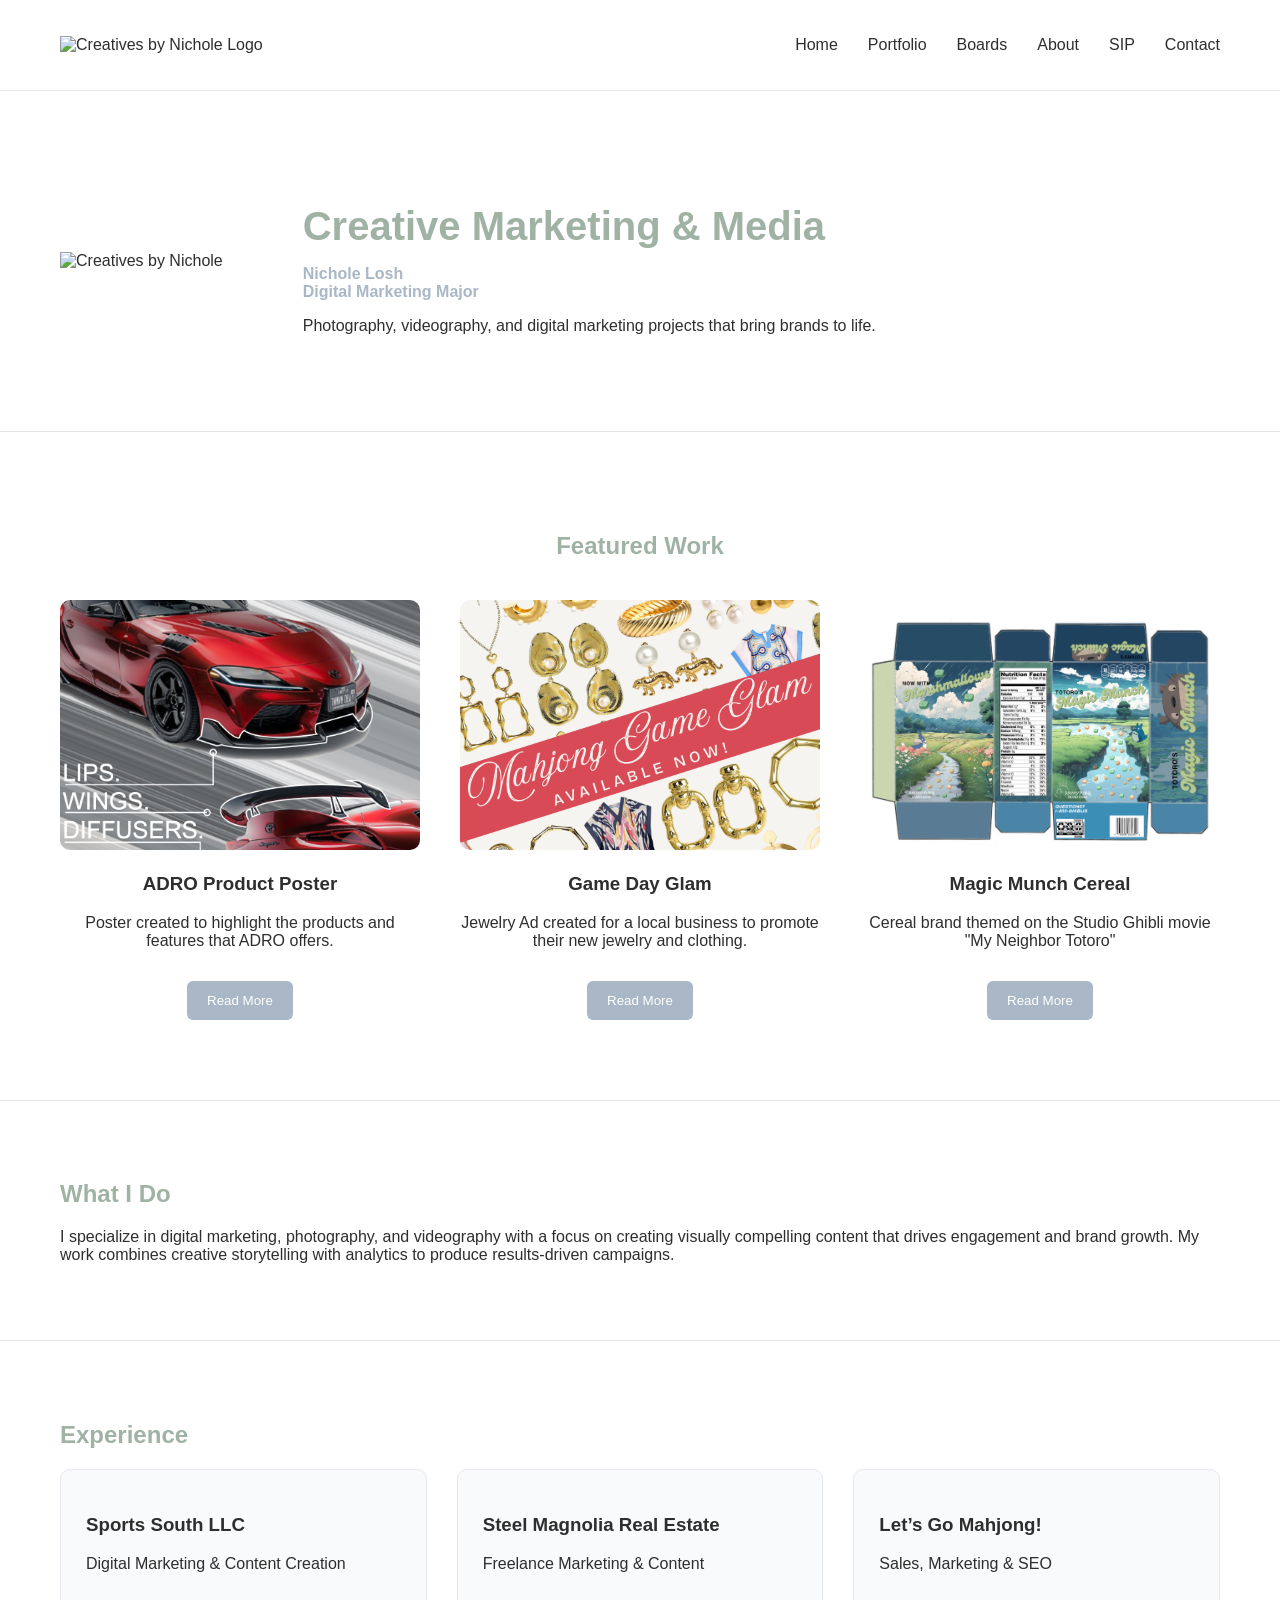
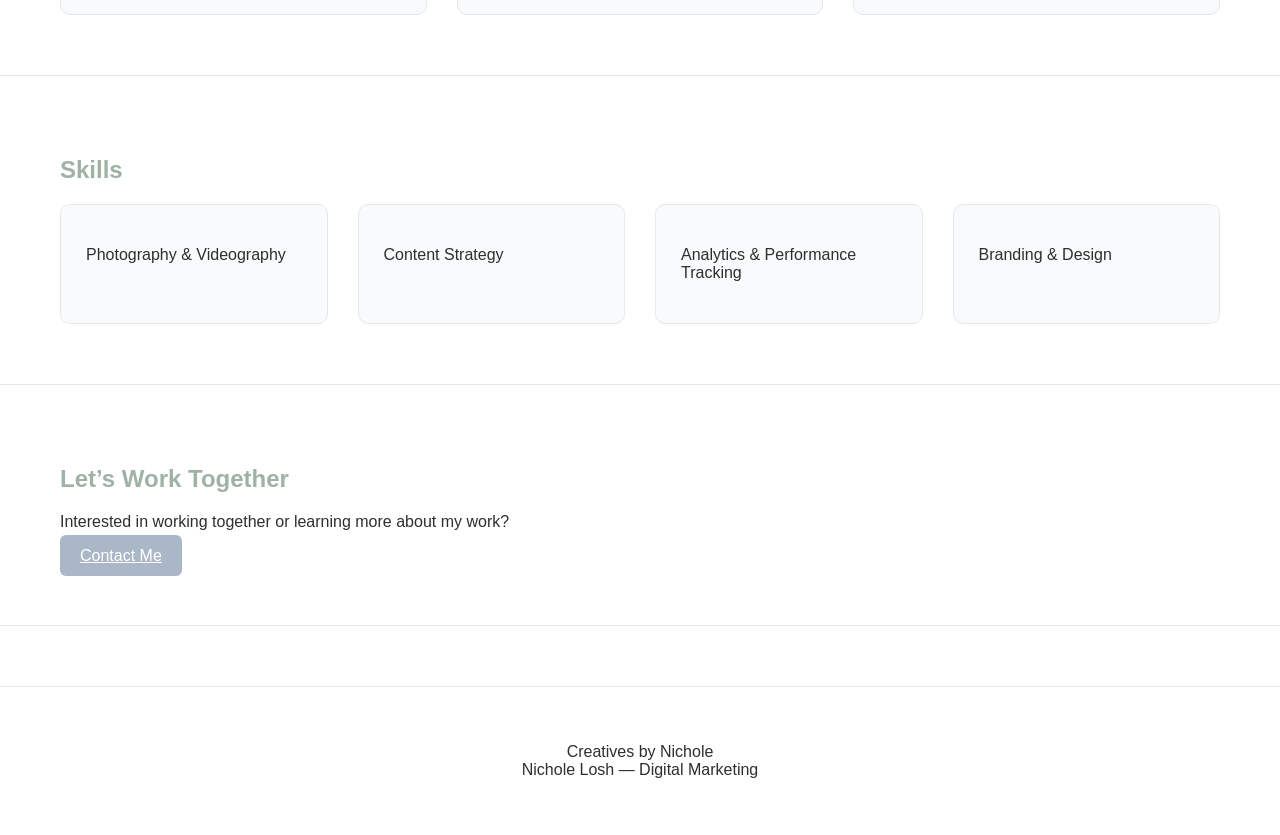
==== commit 1e160fc0: "Update index.html" ====
--- a/index.html
+++ b/index.html
@@ -120,10 +120,10 @@
 
 <!-- POPUP MODALS -->
 
+<!-- MODAL 1 -->
 <div id="modal1" class="modal">
 
 <div class="modal-box">
-
 <div class="modal-layout">
 
 <div class="modal-image">
@@ -131,55 +131,49 @@
 </div>
 
 <div class="modal-text">
-
 <h2>ADRO Product Poster</h2>
-
-<p>
-coming soon
-</p>
+<p>coming soon</p>
 
 <button onclick="closeModal('modal1')" class="close-btn">
 Go Back
 </button>
 
 </div>
-</div>
-</div>
-</div>
-
-
-<div id="modal1" class="modal">
+
+</div>
+</div>
+</div>
+
+
+<!-- MODAL 2 -->
+<div id="modal2" class="modal">
 
 <div class="modal-box">
-
 <div class="modal-layout">
 
 <div class="modal-image">
-<img src="projects/Jewelry Ad.png" alt="jewelry Ad">
+<img src="projects/Jewelry Ad.png" alt="Jewelry Ad">
 </div>
 
 <div class="modal-text">
-
 <h2>Game Day Glam</h2>
-
-<p>
-coming soon
-</p>
-
-<button onclick="closeModal('modal1')" class="close-btn">
+<p>coming soon</p>
+
+<button onclick="closeModal('modal2')" class="close-btn">
 Go Back
 </button>
 
 </div>
-</div>
-</div>
-</div>
-
-
-<div id="modal1" class="modal">
+
+</div>
+</div>
+</div>
+
+
+<!-- MODAL 3 -->
+<div id="modal3" class="modal">
 
 <div class="modal-box">
-
 <div class="modal-layout">
 
 <div class="modal-image">
@@ -187,18 +181,15 @@
 </div>
 
 <div class="modal-text">
-
 <h2>Magic Munch</h2>
-
-<p>
-coming soon
-</p>
-
-<button onclick="closeModal('modal1')" class="close-btn">
+<p>coming soon</p>
+
+<button onclick="closeModal('modal3')" class="close-btn">
 Go Back
 </button>
 
 </div>
+
 </div>
 </div>
 </div>
@@ -310,4 +301,3 @@
 
 </body>
 </html>
-```
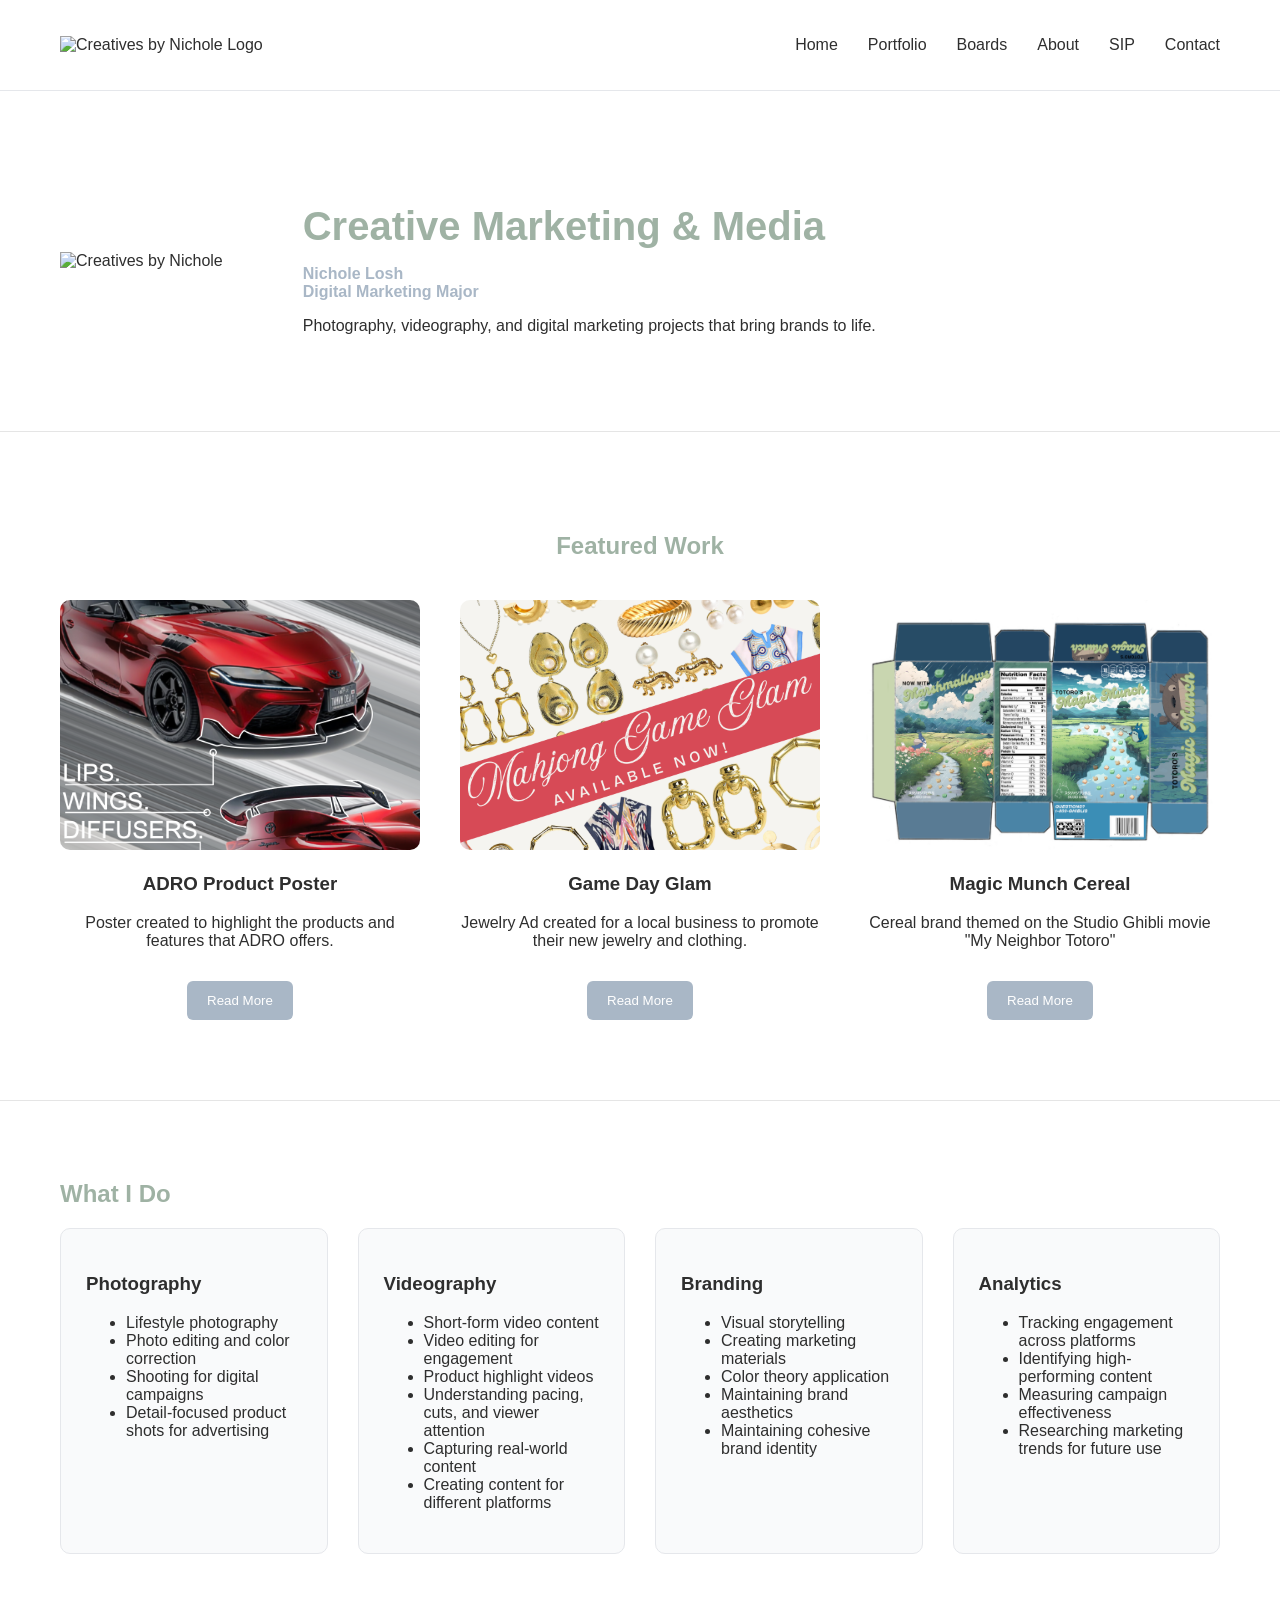
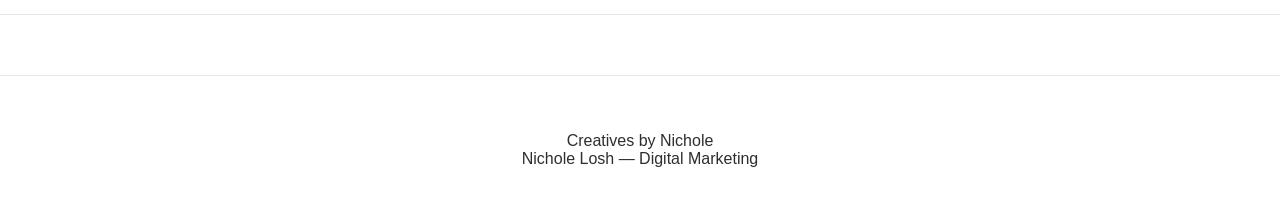
==== commit 9a12fc1a: "Update index.html" ====
--- a/index.html
+++ b/index.html
@@ -194,80 +194,57 @@
 </div>
 </div>
 
-<section class="overview">
+
+<section class="features">
 
 <h2>What I Do</h2>
 
-<p>
-I specialize in digital marketing, photography, and videography with a focus on
-creating visually compelling content that drives engagement and brand growth.
-My work combines creative storytelling with analytics to produce results-driven campaigns.
-</p>
-
-</section>
-
-<section class="features">
-
-<h2>Experience</h2>
-
 <div class="feature-grid">
 
 <div class="feature-card">
-<h3>Sports South LLC</h3>
-<p>Digital Marketing & Content Creation</p>
-</div>
-
-<div class="feature-card">
-<h3>Steel Magnolia Real Estate</h3>
-<p>Freelance Marketing & Content</p>
-</div>
-
-<div class="feature-card">
-<h3>Let’s Go Mahjong!</h3>
-<p>Sales, Marketing & SEO</p>
-</div>
-
-</div>
-
-</section>
-
-<section class="features">
-
-<h2>Skills</h2>
-
-<div class="feature-grid">
-
-<div class="feature-card">
-<p>Photography & Videography</p>
-</div>
-
-<div class="feature-card">
-<p>Content Strategy</p>
-</div>
-
-<div class="feature-card">
-<p>Analytics & Performance Tracking</p>
-</div>
-
-<div class="feature-card">
-<p>Branding & Design</p>
-</div>
-
-</div>
-
-</section>
-
-<section class="cta">
-
-<h2>Let’s Work Together</h2>
-
-<p>
-Interested in working together or learning more about my work?
-</p>
-
-<a href="contact.html" class="read-btn">
-Contact Me
-</a>
+<h3>Photography</h3>
+<ul>
+<li>Lifestyle photography</li>
+<li>Photo editing and color correction</li>
+<li>Shooting for digital campaigns</li>
+<li>Detail-focused product shots for advertising</li>
+</ul>
+</div>
+
+<div class="feature-card">
+<h3>Videography</h3>
+<ul>
+<li>Short-form video content</li>
+<li>Video editing for engagement</li>
+<li>Product highlight videos</li>
+<li>Understanding pacing, cuts, and viewer attention</li>
+<li>Capturing real-world content</li>
+<li>Creating content for different platforms</li>
+</ul>
+</div>
+
+<div class="feature-card">
+<h3>Branding</h3>
+<ul>
+<li>Visual storytelling</li>
+<li>Creating marketing materials</li>
+<li>Color theory application</li>
+<li>Maintaining brand aesthetics</li>
+<li>Maintaining cohesive brand identity</li>
+</ul>
+</div>
+
+<div class="feature-card">
+<h3>Analytics</h3>
+<ul>
+<li>Tracking engagement across platforms</li>
+<li>Identifying high-performing content</li>
+<li>Measuring campaign effectiveness</li>
+<li>Researching marketing trends for future use</li>
+</ul>
+</div>
+
+</div>
 
 </section>
 
--- a/styles.css
+++ b/styles.css
@@ -51,8 +51,6 @@
 color:#9FB2A4;
 }
 
-/* HERO */
-
 .hero{
 padding:80px 60px;
 }
@@ -77,8 +75,6 @@
 font-weight:bold;
 color:#A9B7C6;
 }
-
-/* FEATURED PROJECTS */
 
 .projects-preview{
 padding:80px 60px;
@@ -106,14 +102,10 @@
 background:#e5e5e5;
 }
 
-/* HOVER EFFECT */
-
 .project-card:hover{
 transform:translateY(-5px);
 transition:0.3s;
 }
-
-/* BUTTONS */
 
 .read-btn{
 margin-top:15px;
@@ -134,12 +126,7 @@
 border-radius:6px;
 cursor:pointer;
 }
-.modal-box{
-display:flex;
-justify-content:center;
-}
-
-/* MODAL (FULL SCREEN POPUP) */
+
 
 .modal{
 display:none;
@@ -154,17 +141,63 @@
 align-items:center;
 }
 
+
 .modal-box{
 background:white;
 width:80%;
-max-width:900px;
-padding:60px;
+max-width:1000px;
+height:80vh; /* KEY FIX */
+padding:40px;
 border-radius:12px;
-text-align:center;
+display:flex;
+justify-content:center;
+align-items:center;
 box-shadow:0px 10px 30px rgba(0,0,0,0.3);
 }
 
-/* SIP PAGE */
+.modal-layout{
+display:flex;
+gap:40px;
+width:100%;
+height:100%;
+}
+
+
+.modal-image img{
+width:100%;
+height:auto;
+object-fit:contain;
+border-radius:10px;
+}
+
+.image-scroll{
+height:100%;
+overflow-y:auto;
+display:flex;
+flex-direction:column;
+gap:15px;
+padding-right:10px;
+scroll-behavior:smooth;
+}
+
+.image-scroll img{
+width:100%;
+height:auto;  
+border-radius:10px;
+object-fit:contain;
+}
+
+
+.modal-text{
+width:60%;
+overflow-y:auto;
+text-align:left;
+}
+
+.modal-text h2{
+margin-top:0;
+}
+
 
 .sip-hero{
 background:#1a1a1a;
@@ -227,7 +260,6 @@
 text-decoration:underline;
 }
 
-/* FEATURE GRID */
 
 .feature-grid{
 display:grid;
@@ -242,7 +274,6 @@
 background:#F9FAFB;
 }
 
-/* FORMS */
 
 .contact-form{
 max-width:500px;
@@ -272,46 +303,18 @@
 background:#8CA596;
 }
 
-/* MODAL LAYOUT (SIDE BY SIDE) */
-
-.modal-layout{
-display:flex;
-gap:40px;
-align-items:center;
-}
-
-/* LEFT IMAGE */
-
-.modal-image img{
-width:100%;
-max-width:350px;
-border-radius:10px;
-}
-
-/* RIGHT TEXT */
-
-.modal-text{
-text-align:left;
-}
-
-.modal-text h2{
-margin-top:0;
-}
-
-/* RESPONSIVE (stack on mobile) */
 
 @media (max-width:768px){
 .modal-layout{
 flex-direction:column;
-text-align:center;
-}
-
+}
+
+.modal-image,
 .modal-text{
-text-align:center;
-}
-}
-
-/* FOOTER */
+width:100%;
+height:auto;
+}
+}
 
 footer{
 text-align:center;
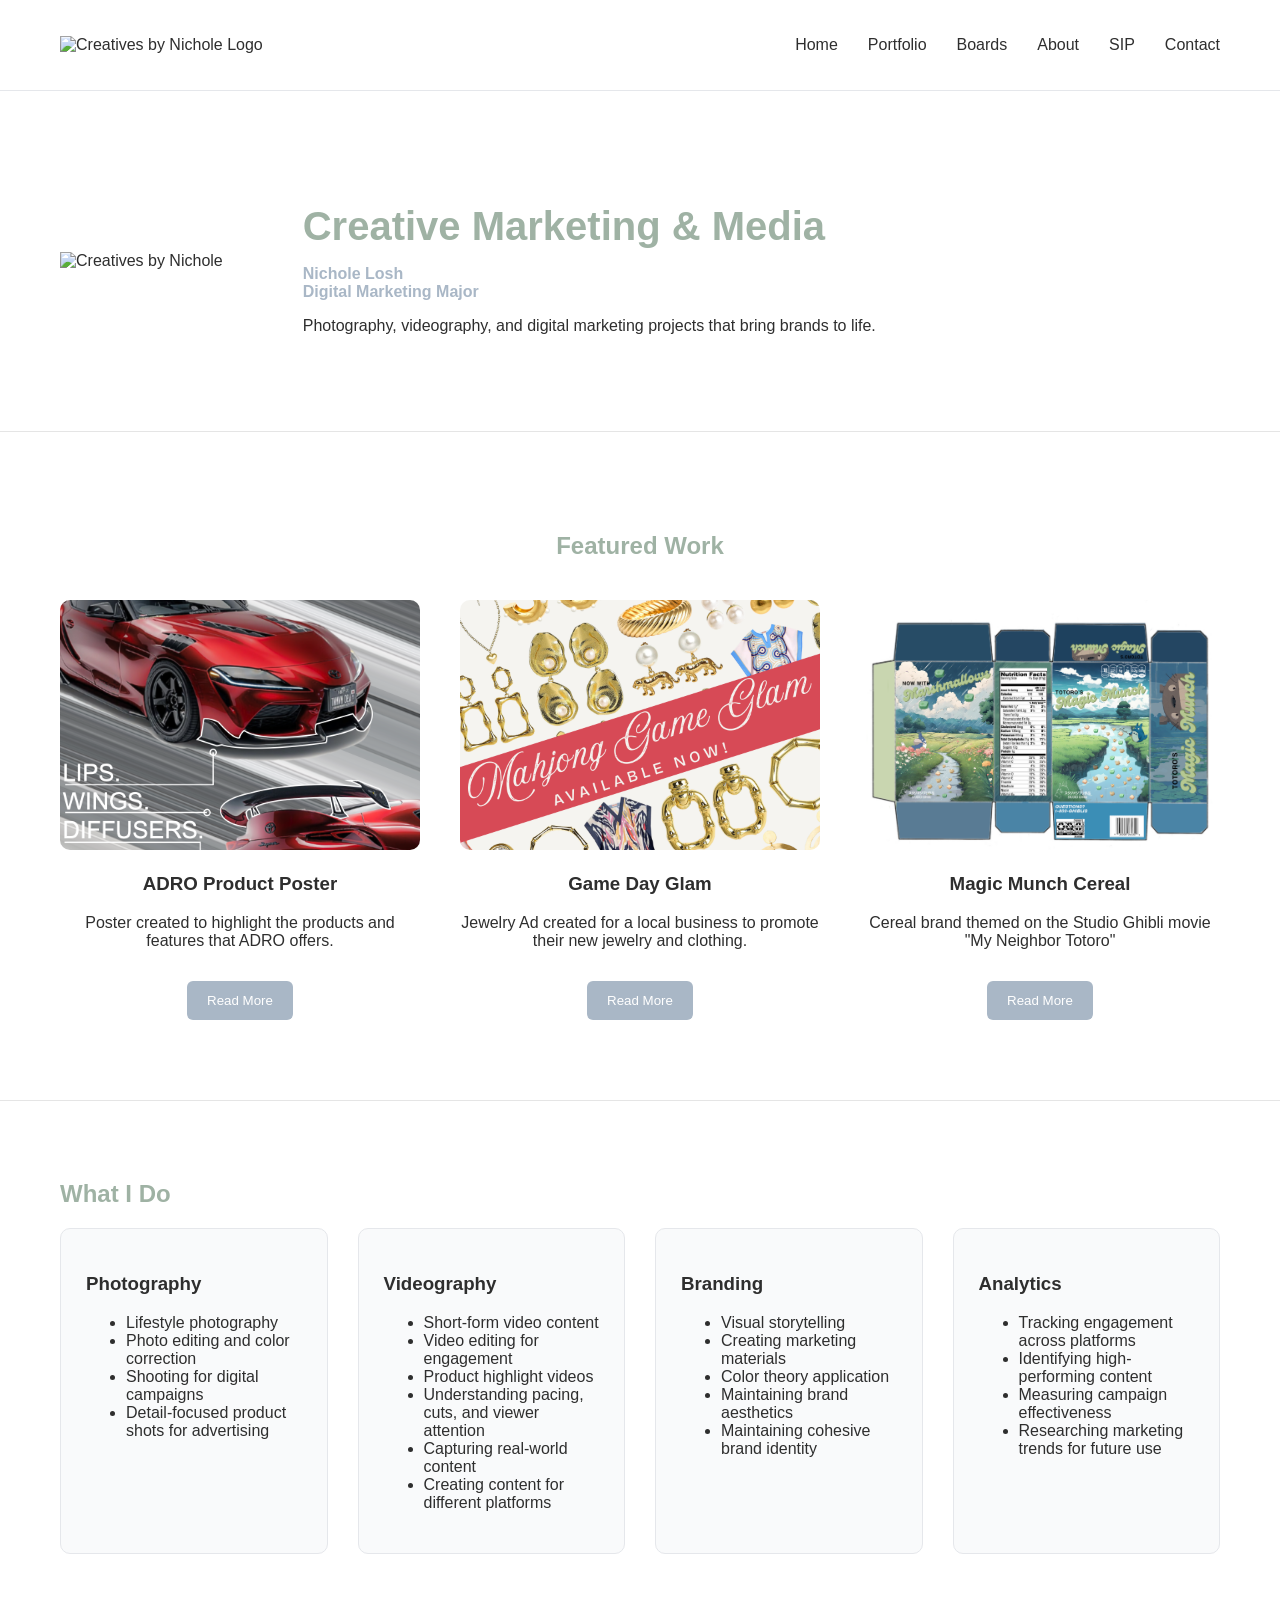
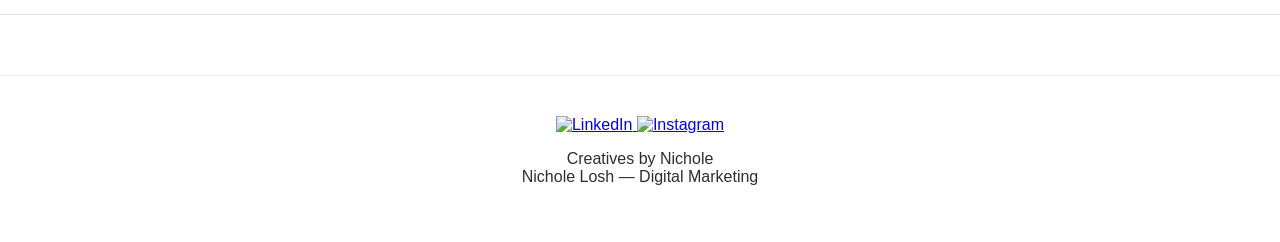
==== commit cc166838: "Add LinkedIn and Instagram links to footer Added social media links to the footer section." ====
--- a/index.html
+++ b/index.html
@@ -248,11 +248,19 @@
 
 </section>
 
-
-
-<!-- FOOTER -->
-
 <footer>
+
+<div class="social-icons">
+
+<a href="https://www.linkedin.com/in/nichole-losh-424346301/" target="_blank">
+<img src="projects/linkedin.png" alt="LinkedIn">
+</a>
+
+<a href="https://www.instagram.com/creativesbynichole/" target="_blank">
+<img src="projects/instagram.png" alt="Instagram">
+</a>
+
+</div>
 
 <p>
 Creatives by Nichole<br>
@@ -261,9 +269,6 @@
 
 </footer>
 
-
-<!-- MODAL SCRIPT -->
-
 <script>
 
 function openModal(id){
--- a/styles.css
+++ b/styles.css
@@ -165,7 +165,7 @@
 
 .modal-image img{
 width:100%;
-height:auto;
+height:400px;
 object-fit:contain;
 border-radius:10px;
 }
@@ -229,6 +229,12 @@
 text-align:center;
 }
 
+.modal-image iframe{
+width:100%;
+aspect-ratio:16/9;
+border-radius:10px;
+}
+
 .proof-grid{
 display:flex;
 gap:30px;
@@ -280,6 +286,21 @@
 display:flex;
 flex-direction:column;
 gap:12px;
+}
+
+.video-modal{
+width:70%;
+}
+
+.video-modal iframe{
+width:100%;
+aspect-ratio:16/9;
+border-radius:10px;
+}
+
+/* shrink text ONLY for video modal */
+.video-modal + .modal-text{
+width:30%;
 }
 
 .contact-form input,
